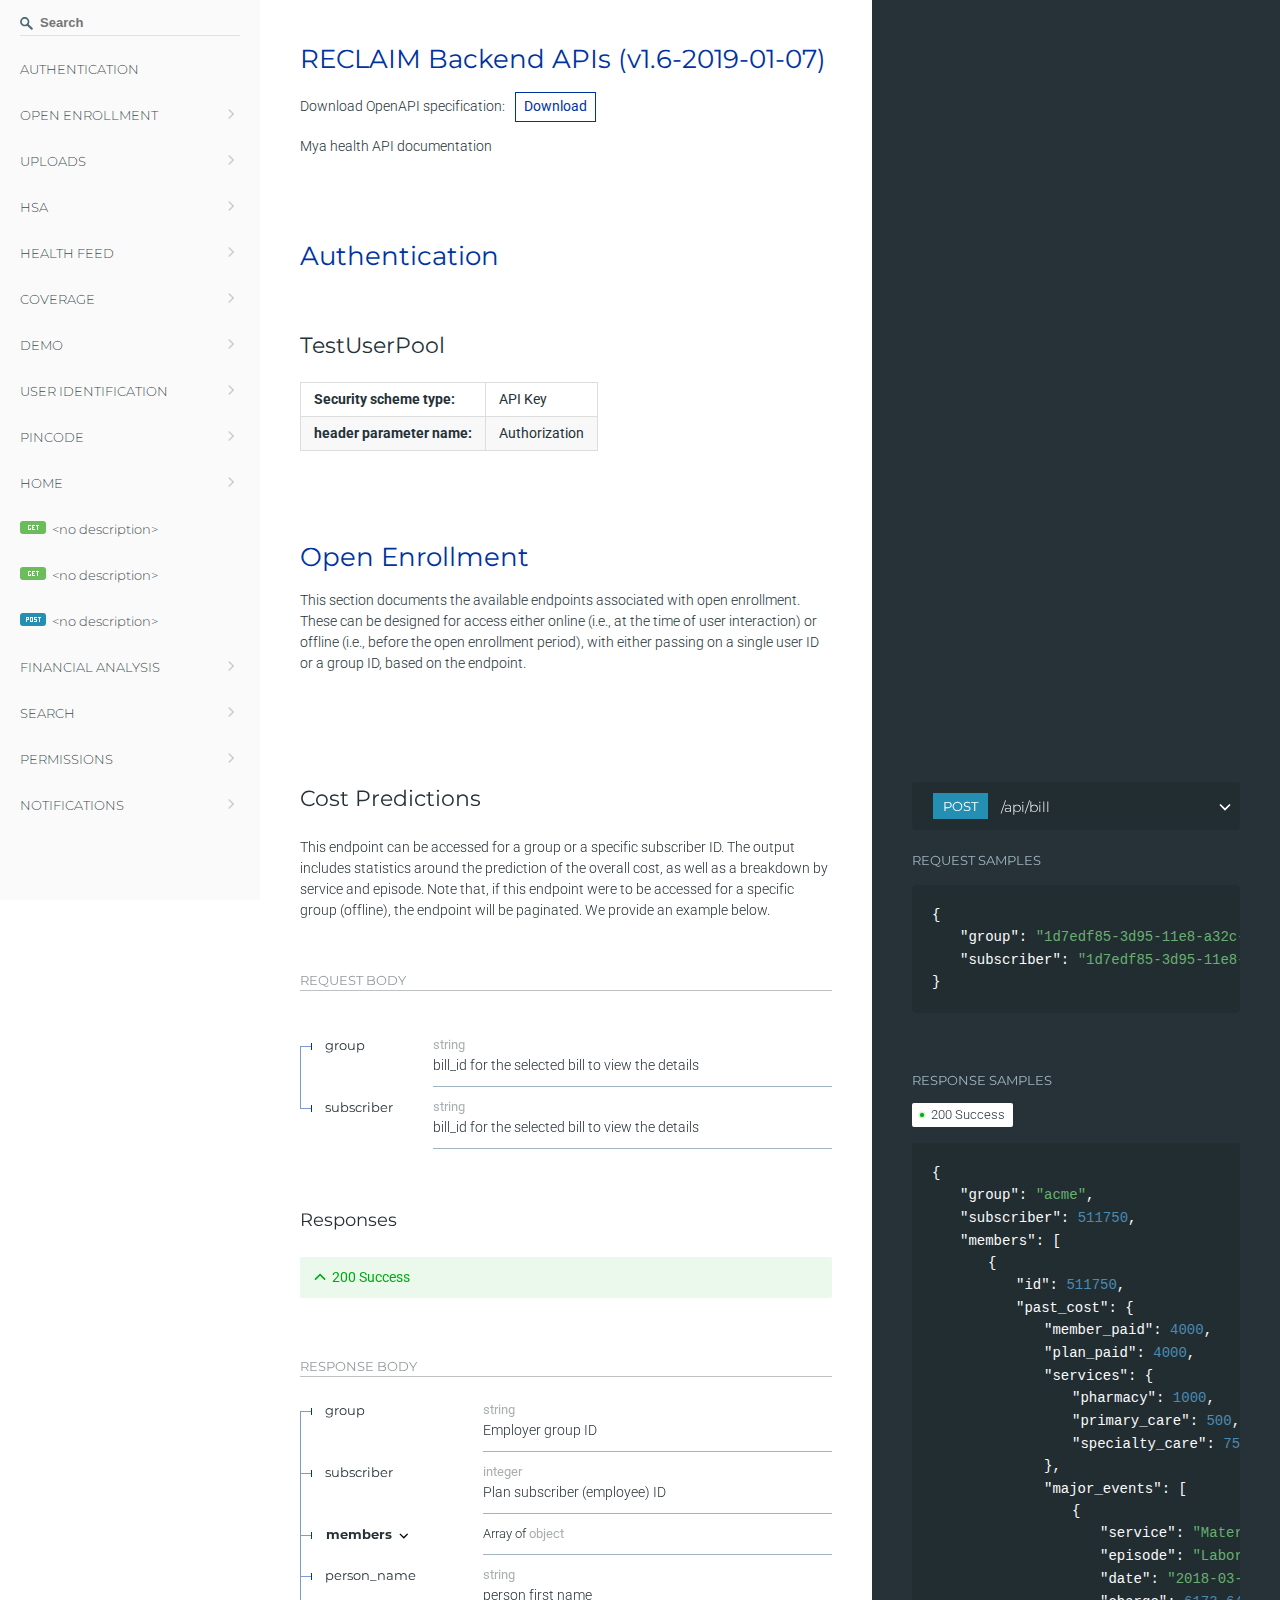
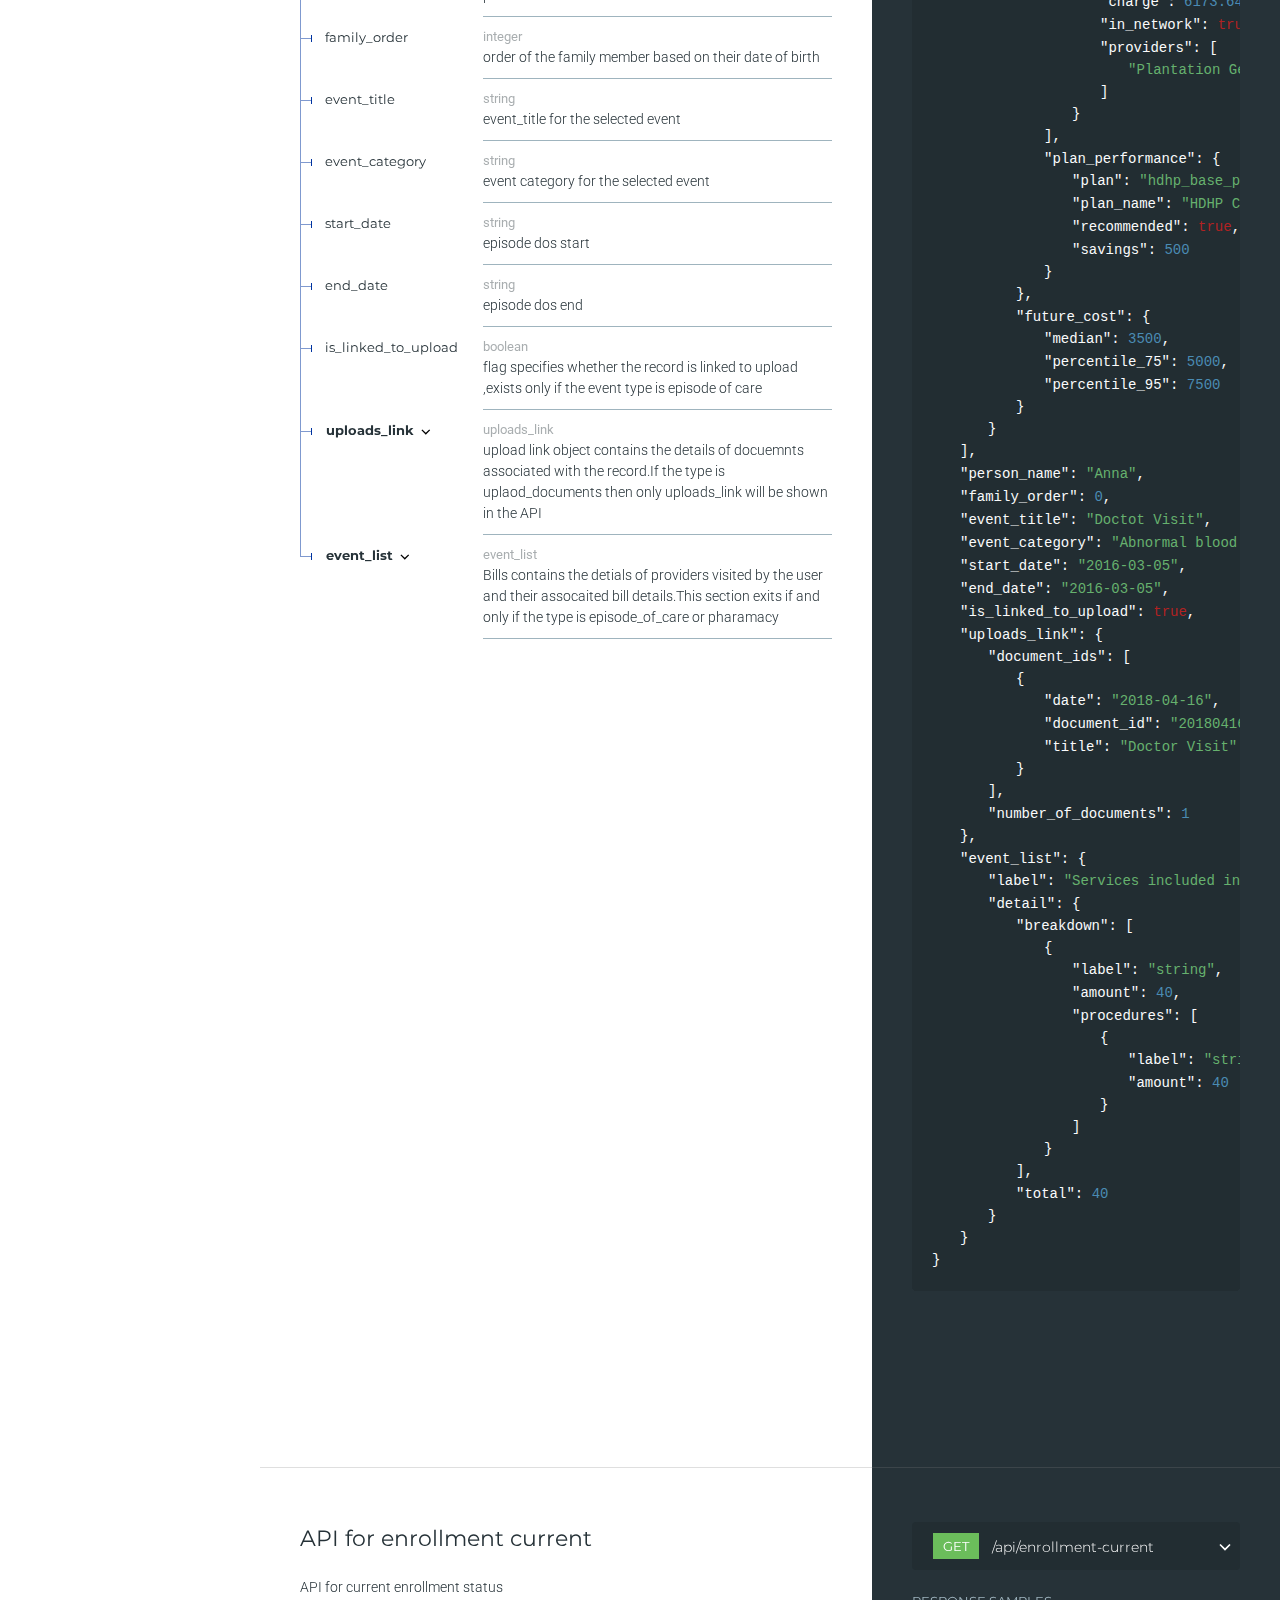
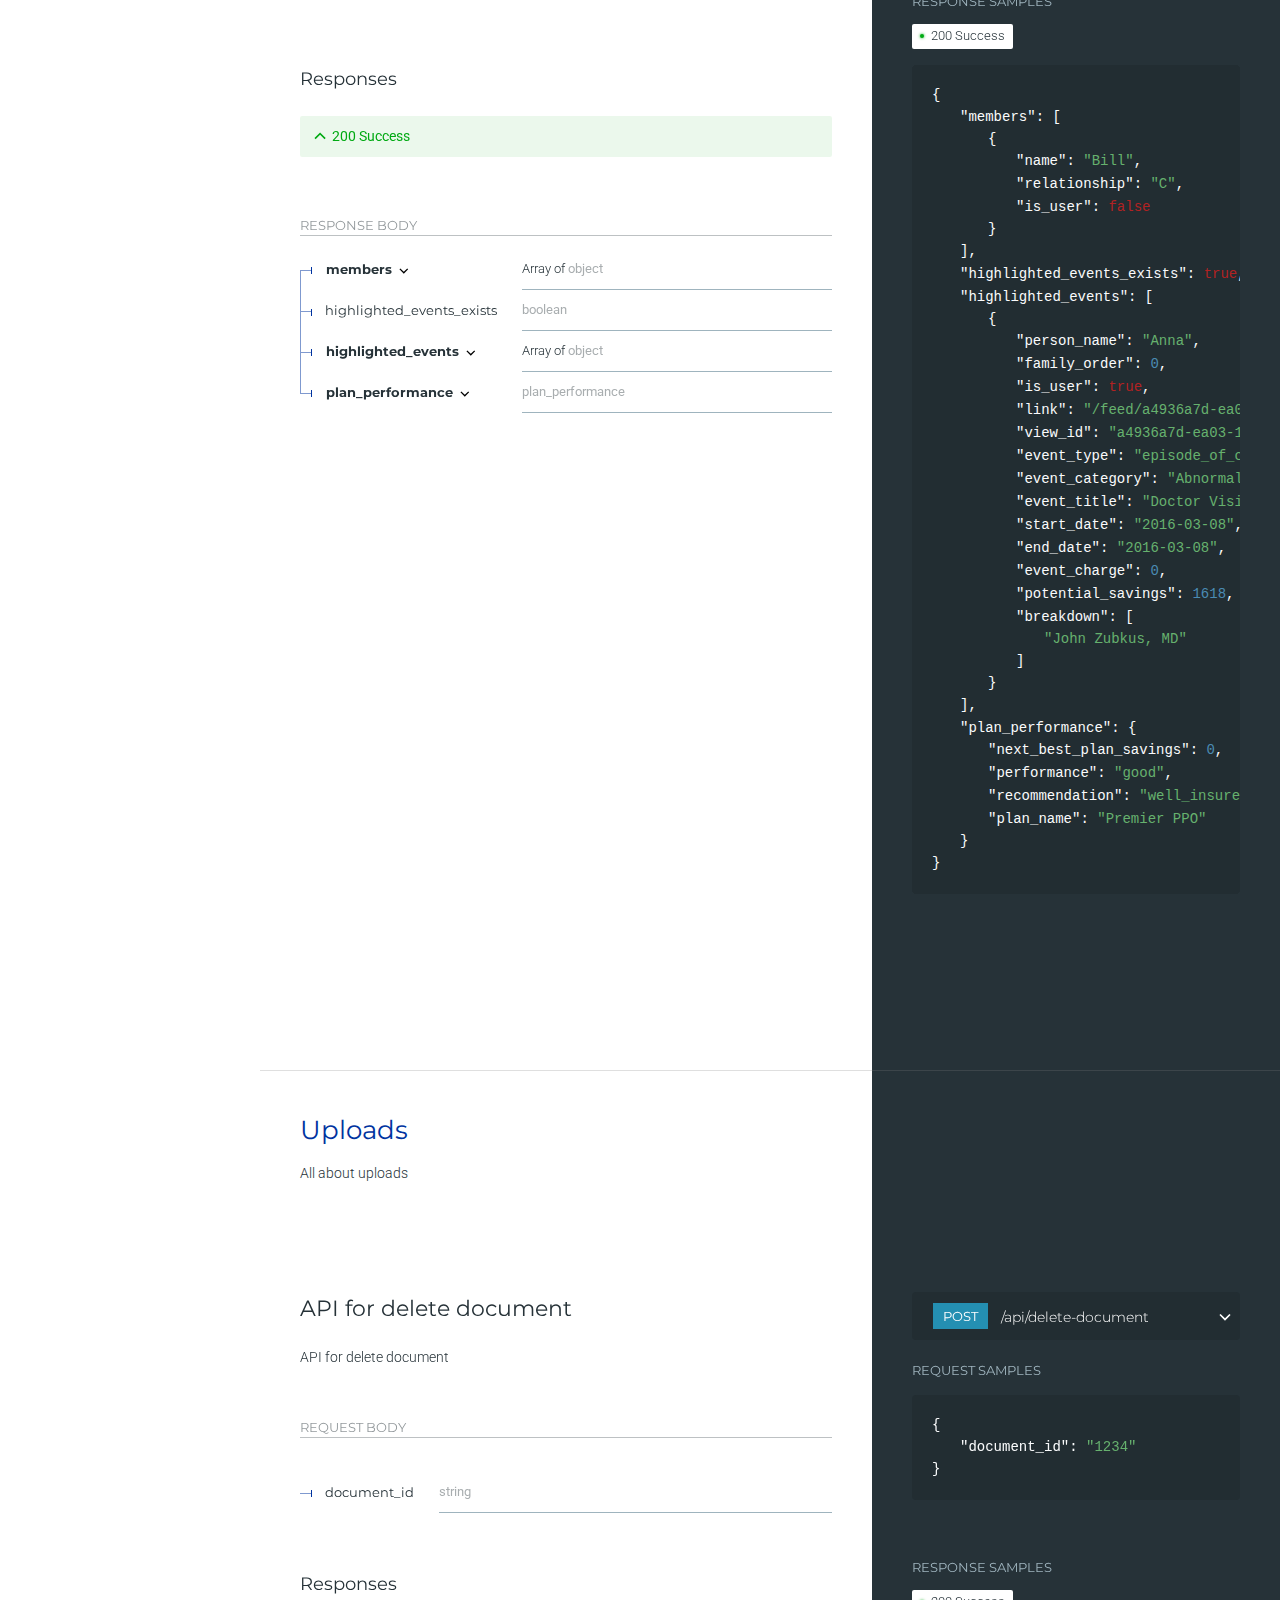
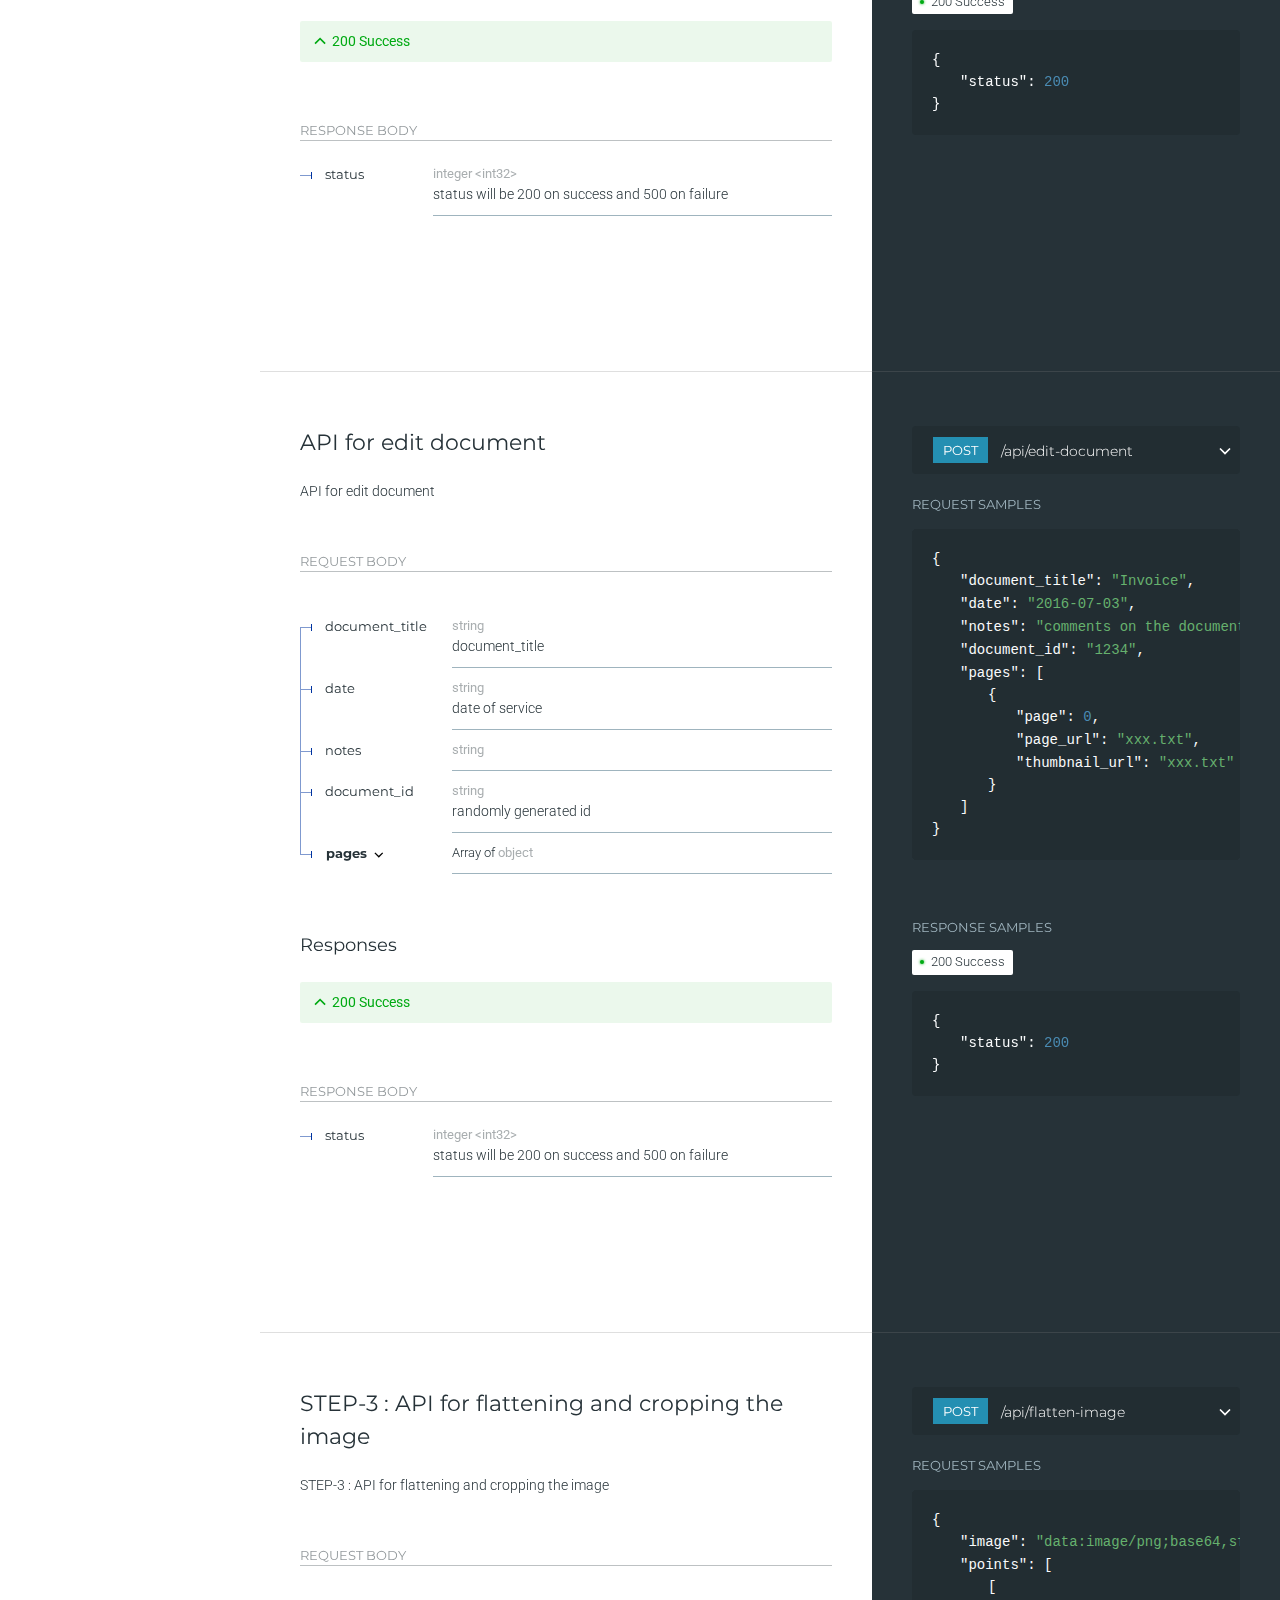
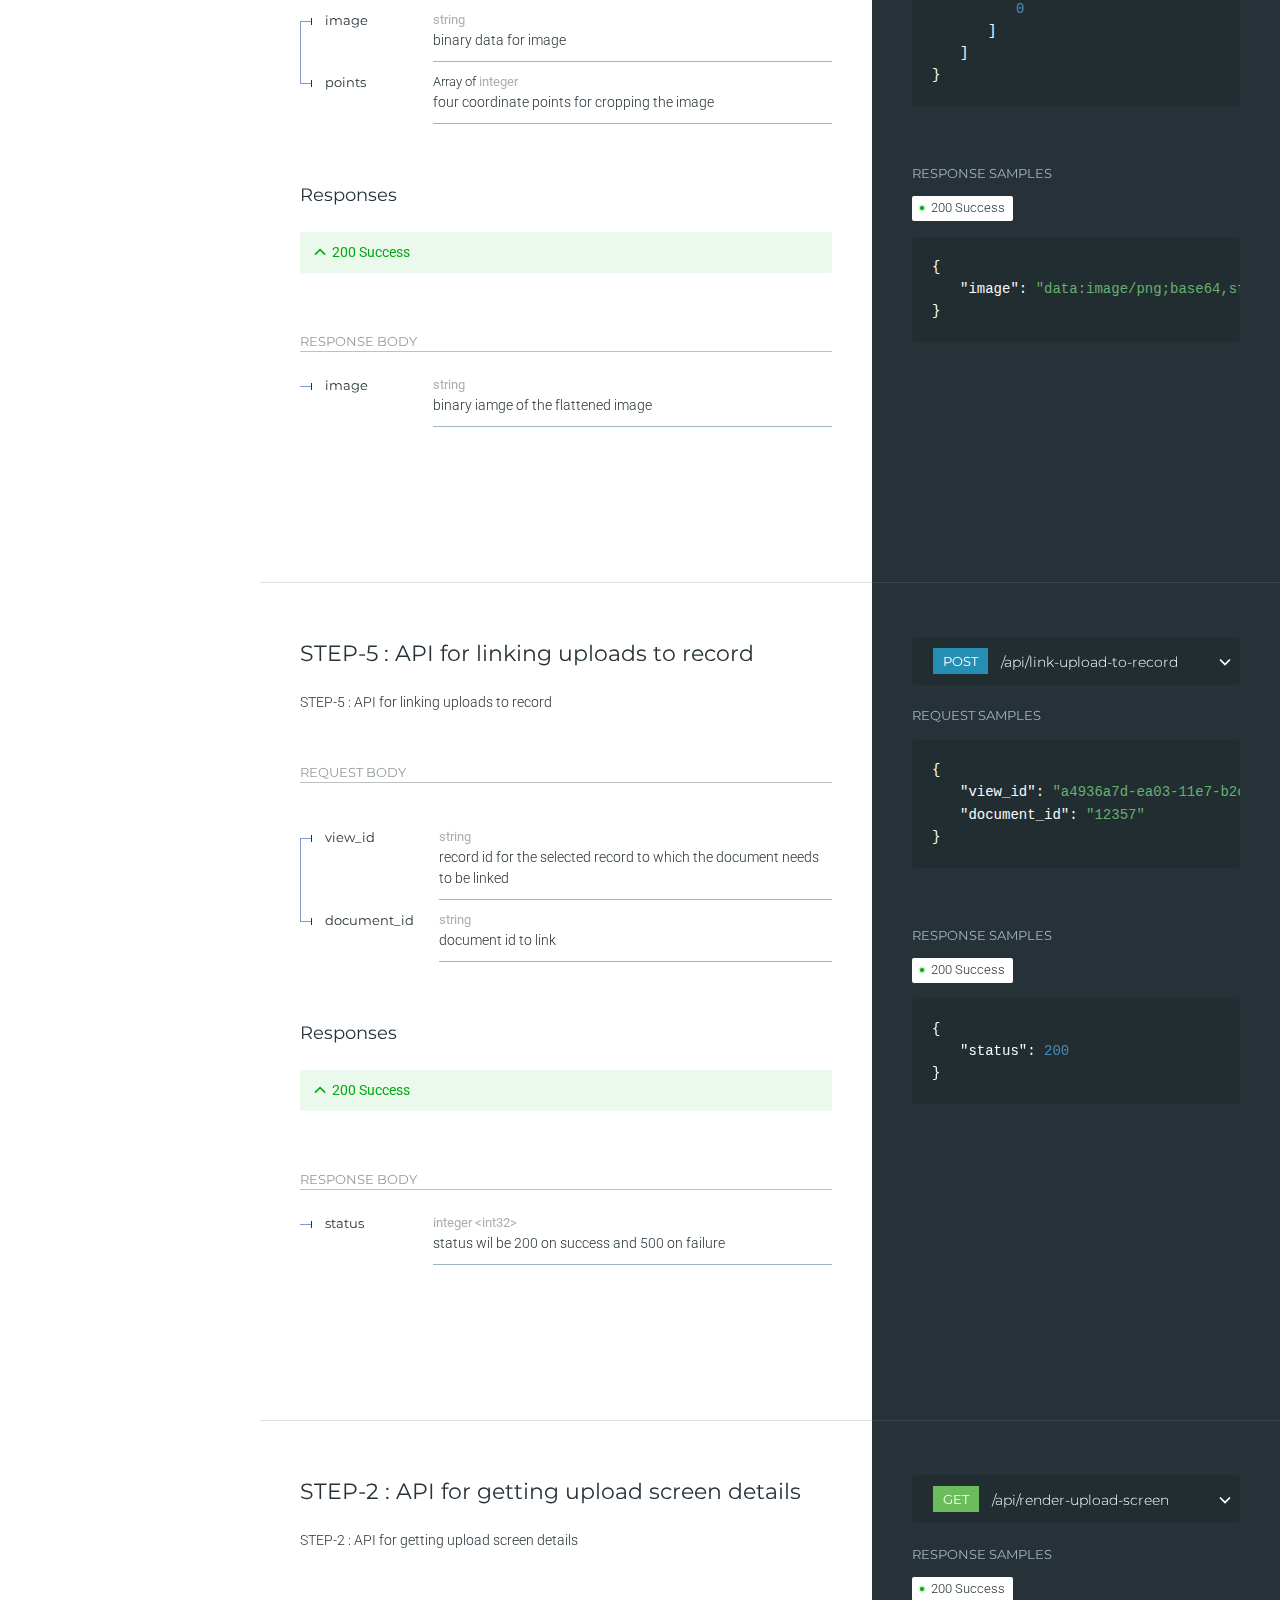
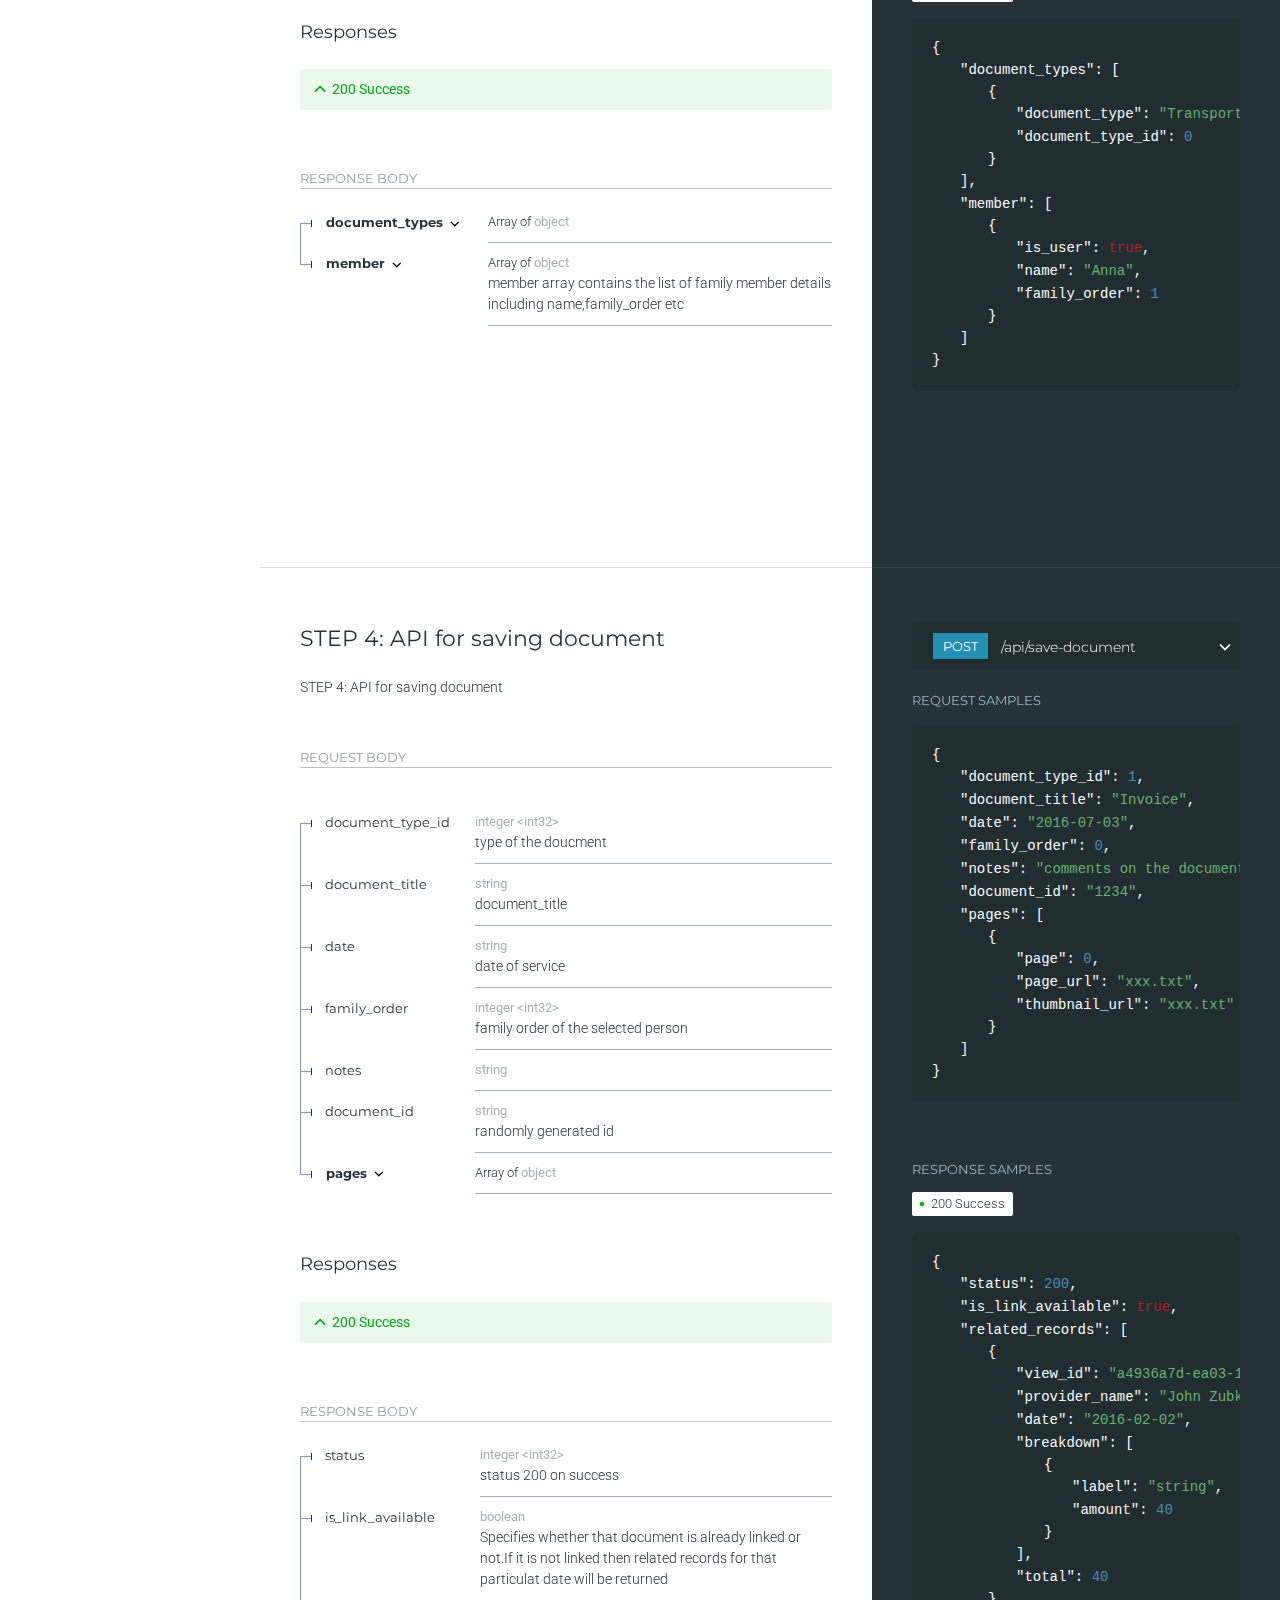
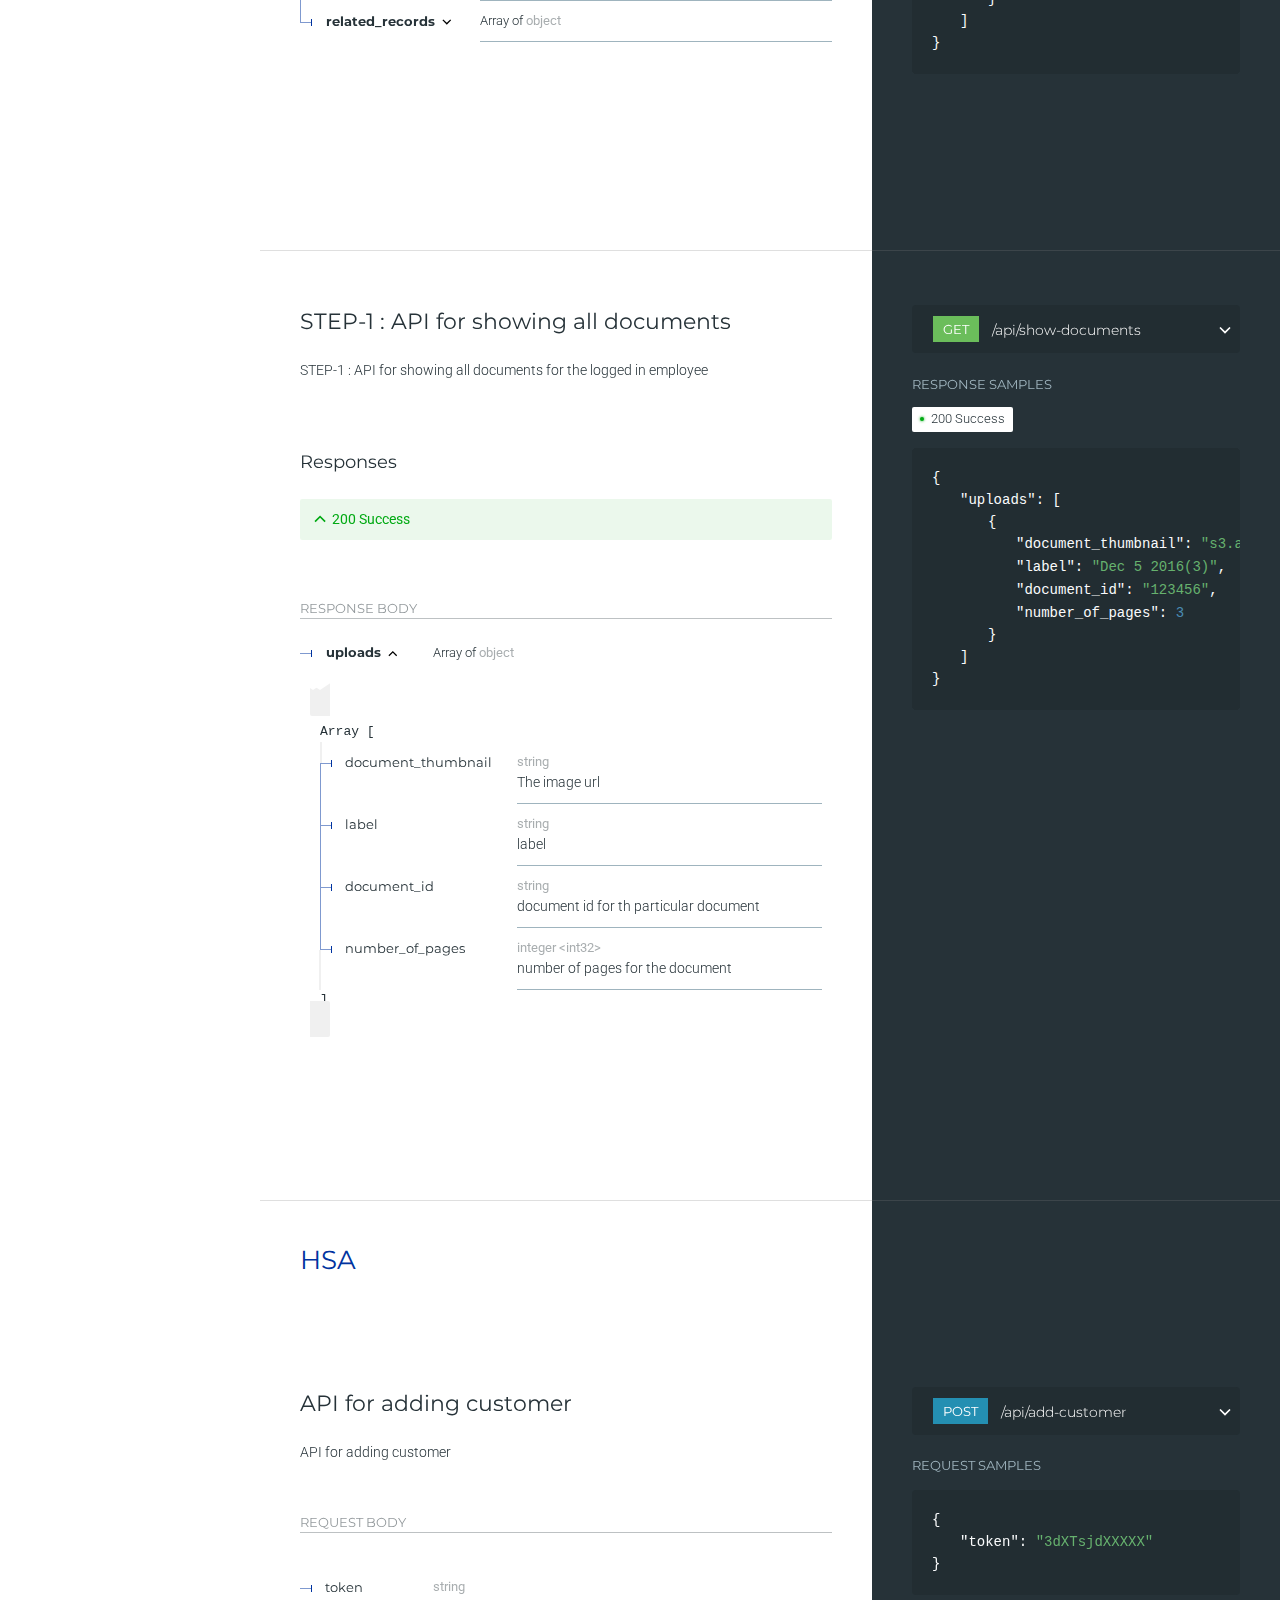
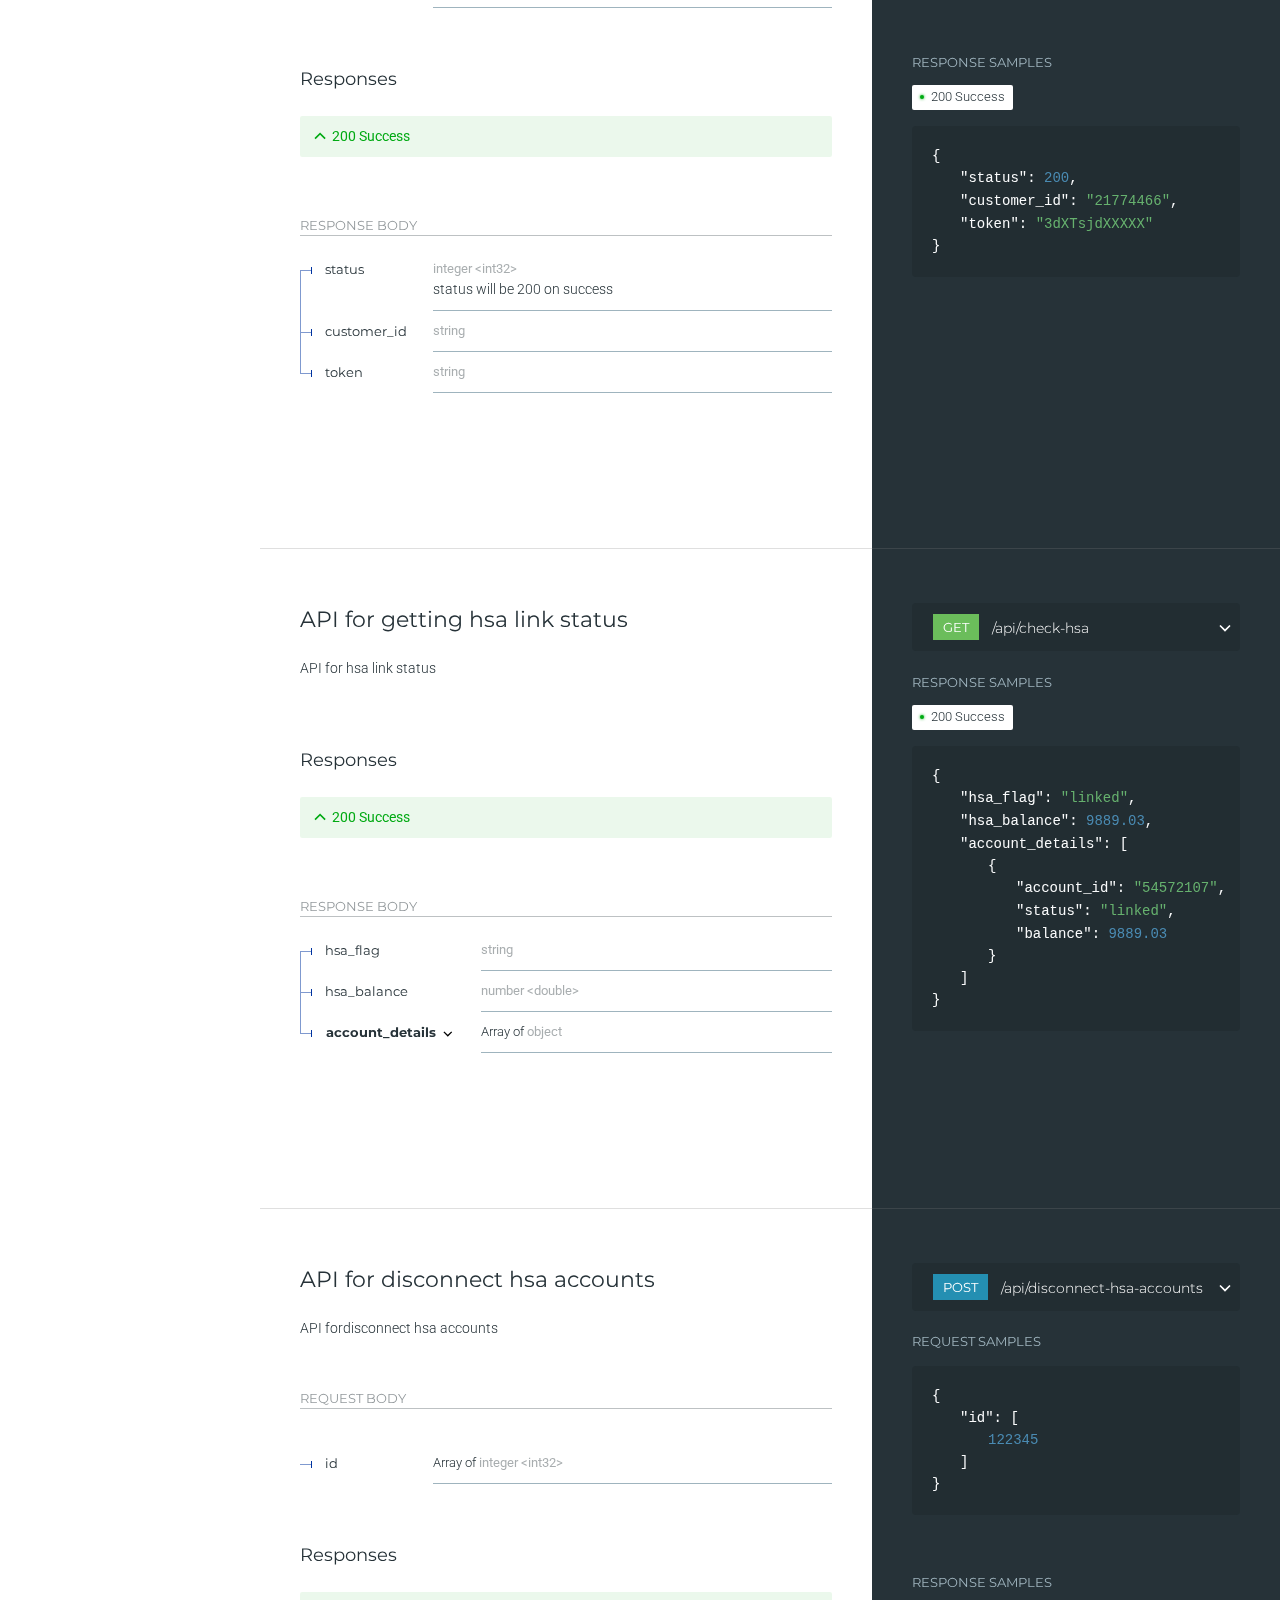
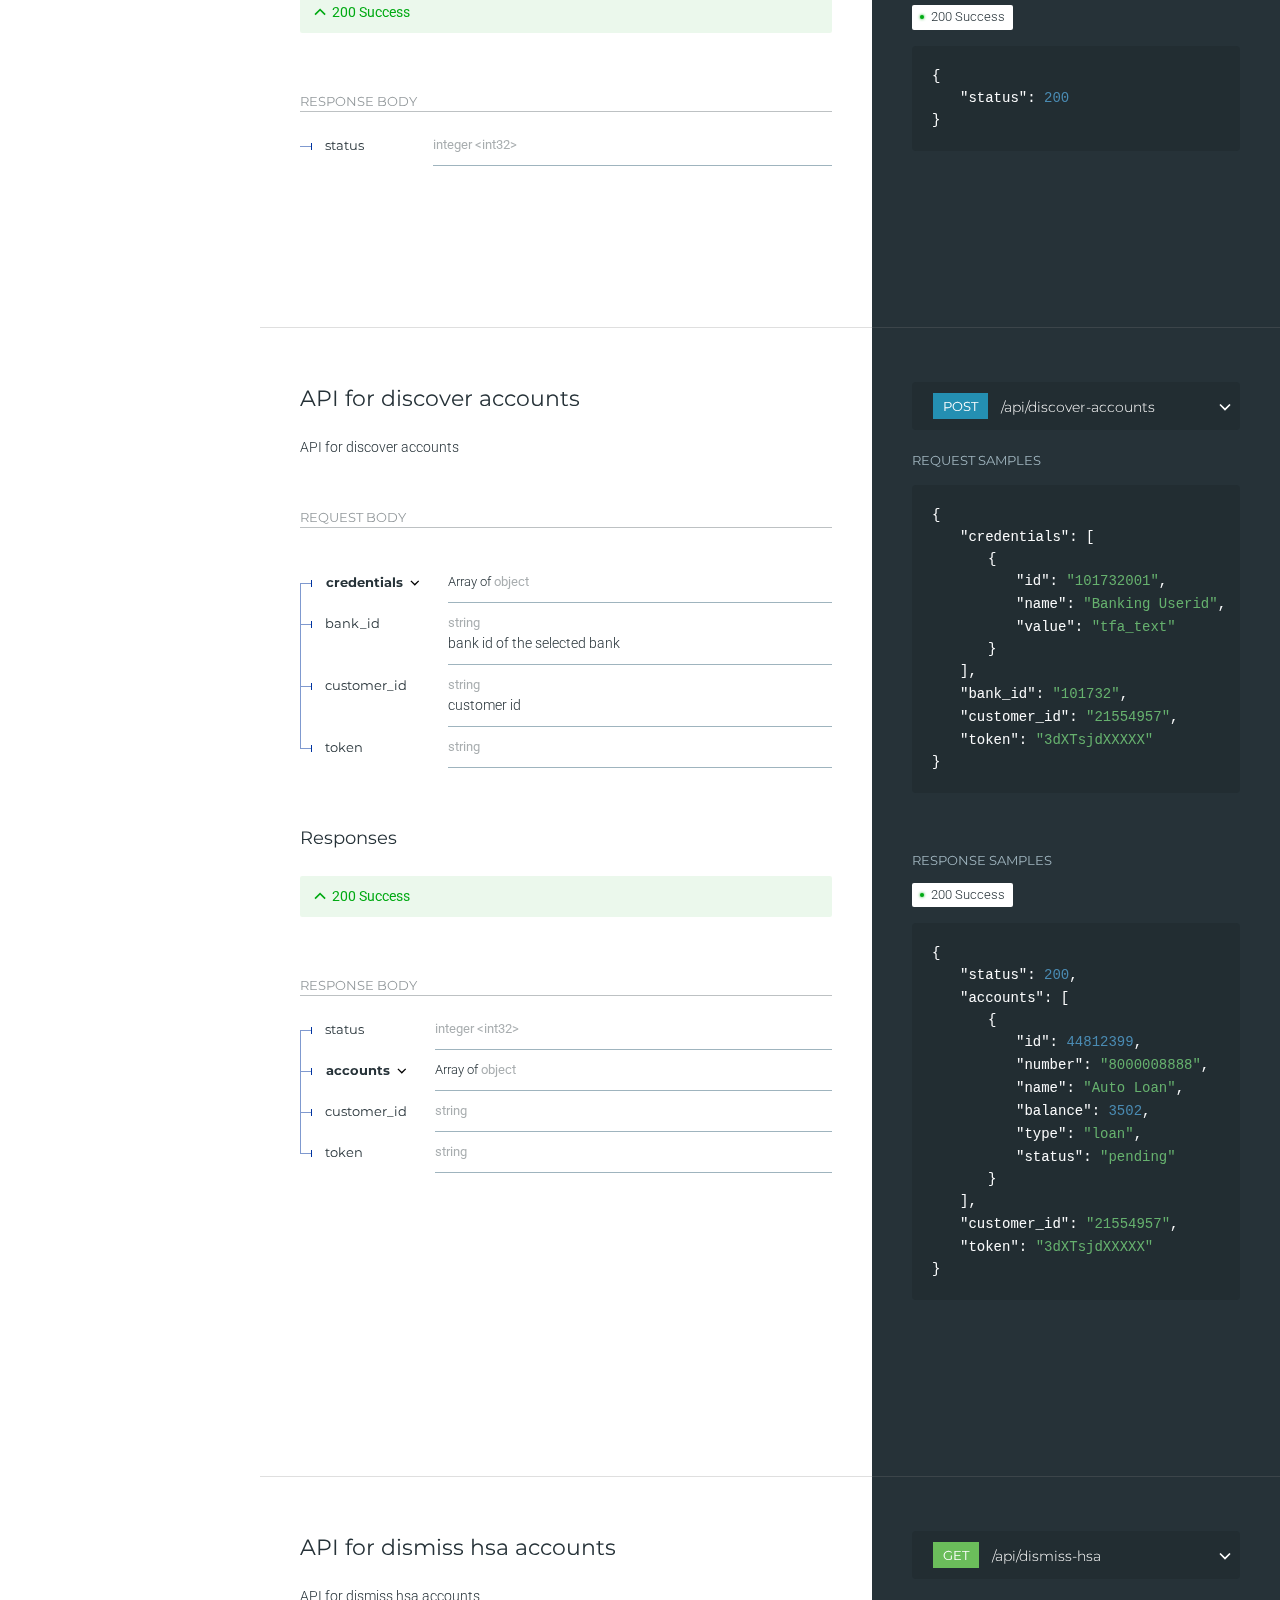
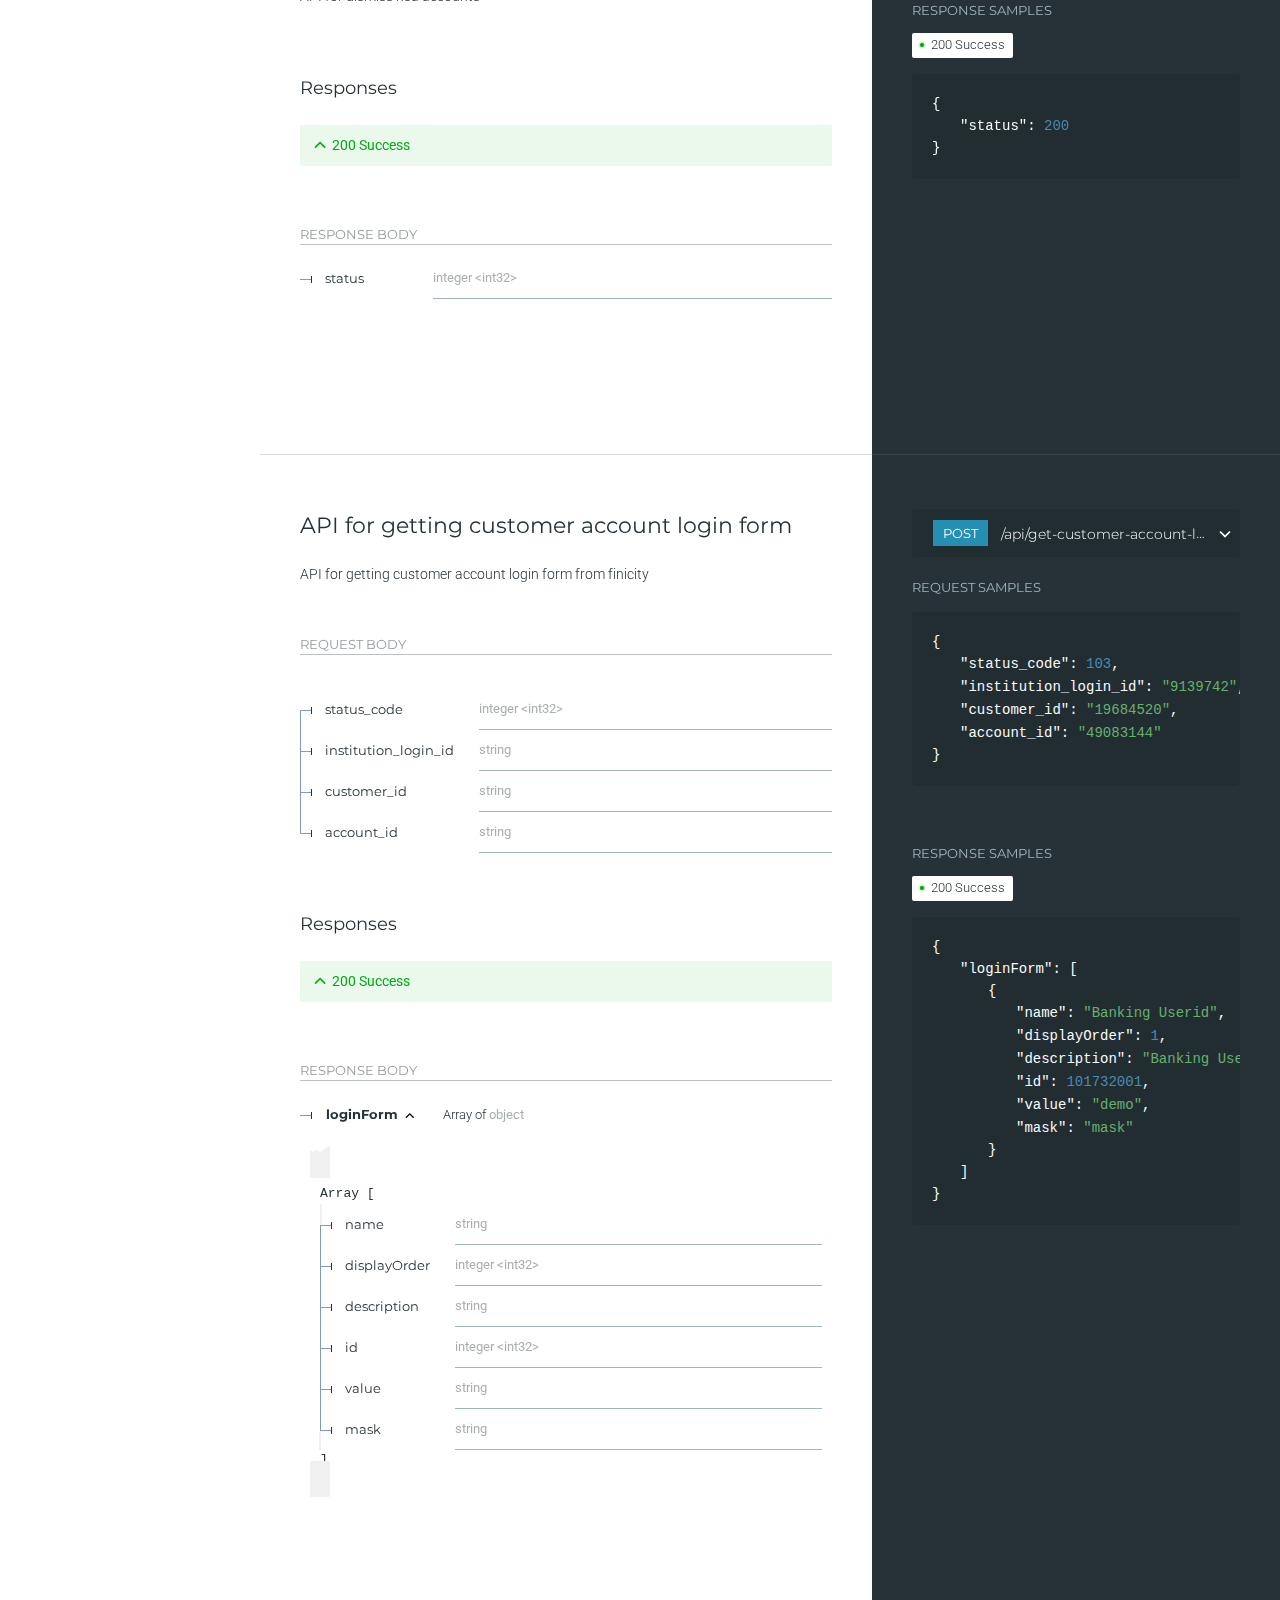
==== index.html @ 06e1d89d "Add files via upload" ====
<!DOCTYPE html>
<html>
  <head>
    <title> MyA Health API Documentation </title>
    <meta name="viewport" content="width=device-width, initial-scale=1">
    <style>
      body {
        margin: 0;
        padding-top: 0px;
      }

      nav {
        position: fixed;
        top: 0;
        width: 100%;
        z-index: 100;
      }
    </style>
  </head>
  <body>

    <!-- Top navigation placeholder 
    <nav>
      <ul id="links_container">
      </ul>
    </nav>
    -->
 
   <!-- <redoc scroll-y-offset="body > nav" spec-url='mya-health-api-myahealthapi-swagger-apigateway.yaml' lazy-rendering untrusted-spec></redoc>-->
  <redoc expand-responses="200"> </redoc>
     
 <redoc scroll-y-offset="body > nav"></redoc>
	<redoc spec-url="mya-health-api-myahealthapi-swagger-apigateway.yaml" lazy-rendering ></redoc>
	

   <!--<script src="https://rebilly.github.io/ReDoc/releases/v1.x.x/redoc.min.js"> </script>-->
   <!--<script src="https://rebilly.github.io/ReDoc/releases/v1.2.0/redoc.min.js"> </script>--> 
   <!--<script src="https://rebilly.github.io/ReDoc/releases/latest/redoc.min.js"> </script> -->
	<script src="redoc1.js"> </script>
    <script>
      // list of APIS
      var apis = [
        {
          //url: 'https://daxex1shlf4li.cloudfront.net/mya-health-api-myahealthapi-swagger-apigateway.yaml'
            url: 'mya-health-api-myahealthapi-swagger-apigateway.yaml'
        }
      ];

      // initially render first API
      Redoc.init(apis[0].url);

//      function onClick() {
//        var url = this.getAttribute('data-link');
//        Redoc.init(url);
//      }

      // dynamically building navigation items
      var $list = document.getElementById('links_container');
      apis.forEach(function(api) {
        var $listitem = document.createElement('li');
        $listitem.setAttribute('data-link', api.url);
        //$listitem.innerText = api.name;
        //$listitem.addEventListener('click', onClick);
        $list.appendChild($listitem);
      });
    </script>
  </body>
</html>
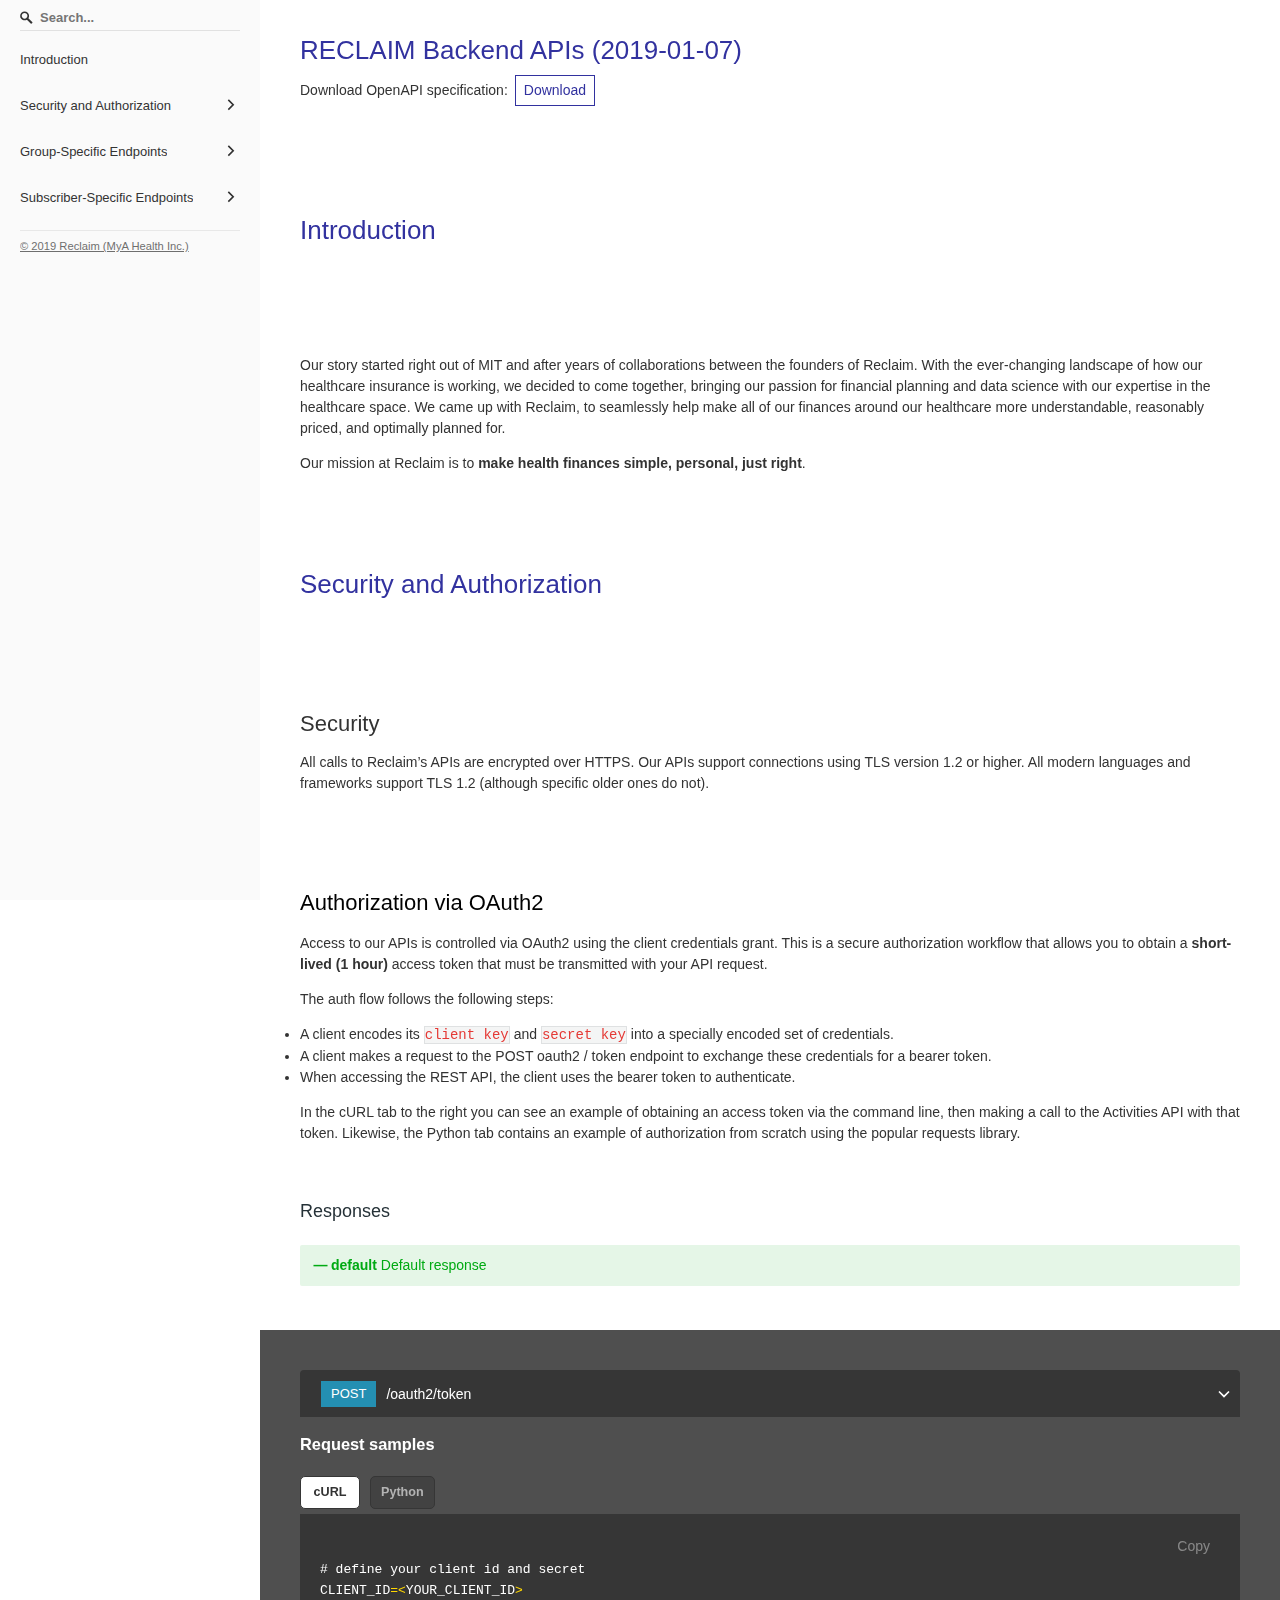
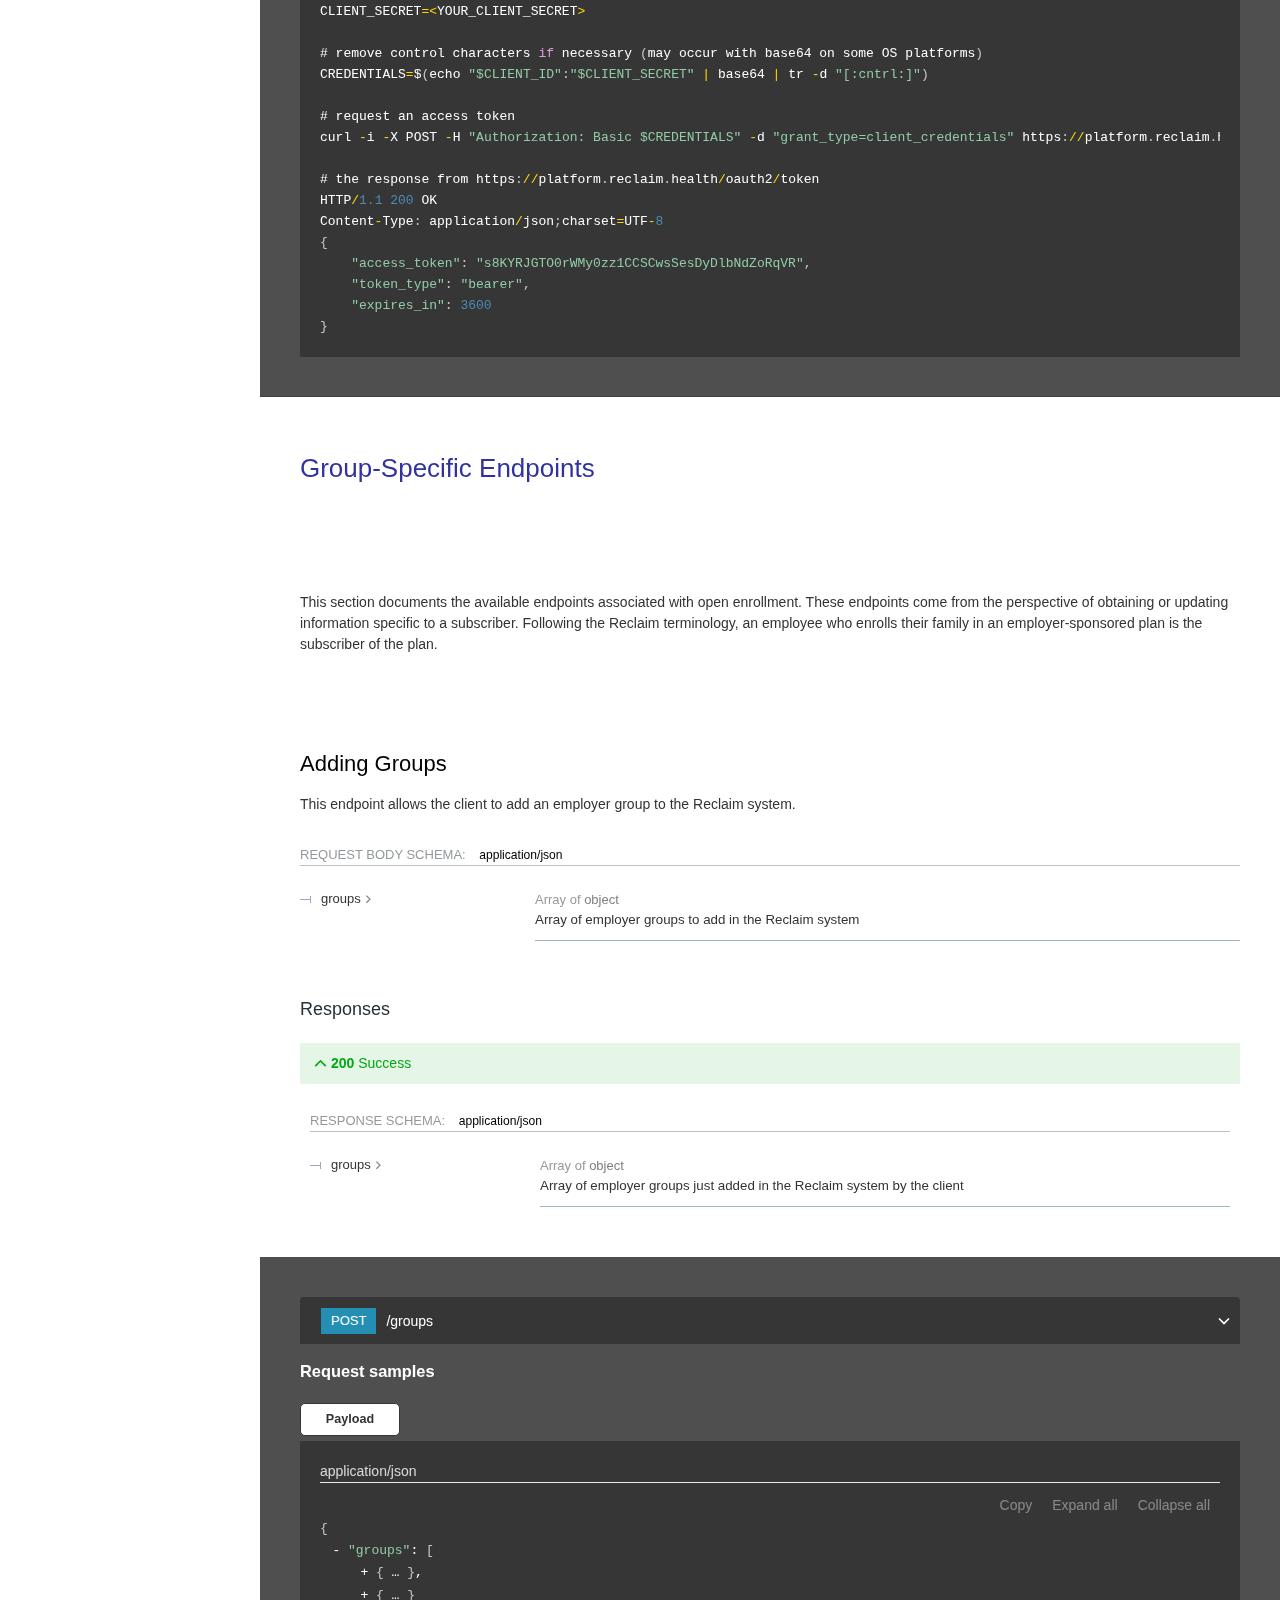
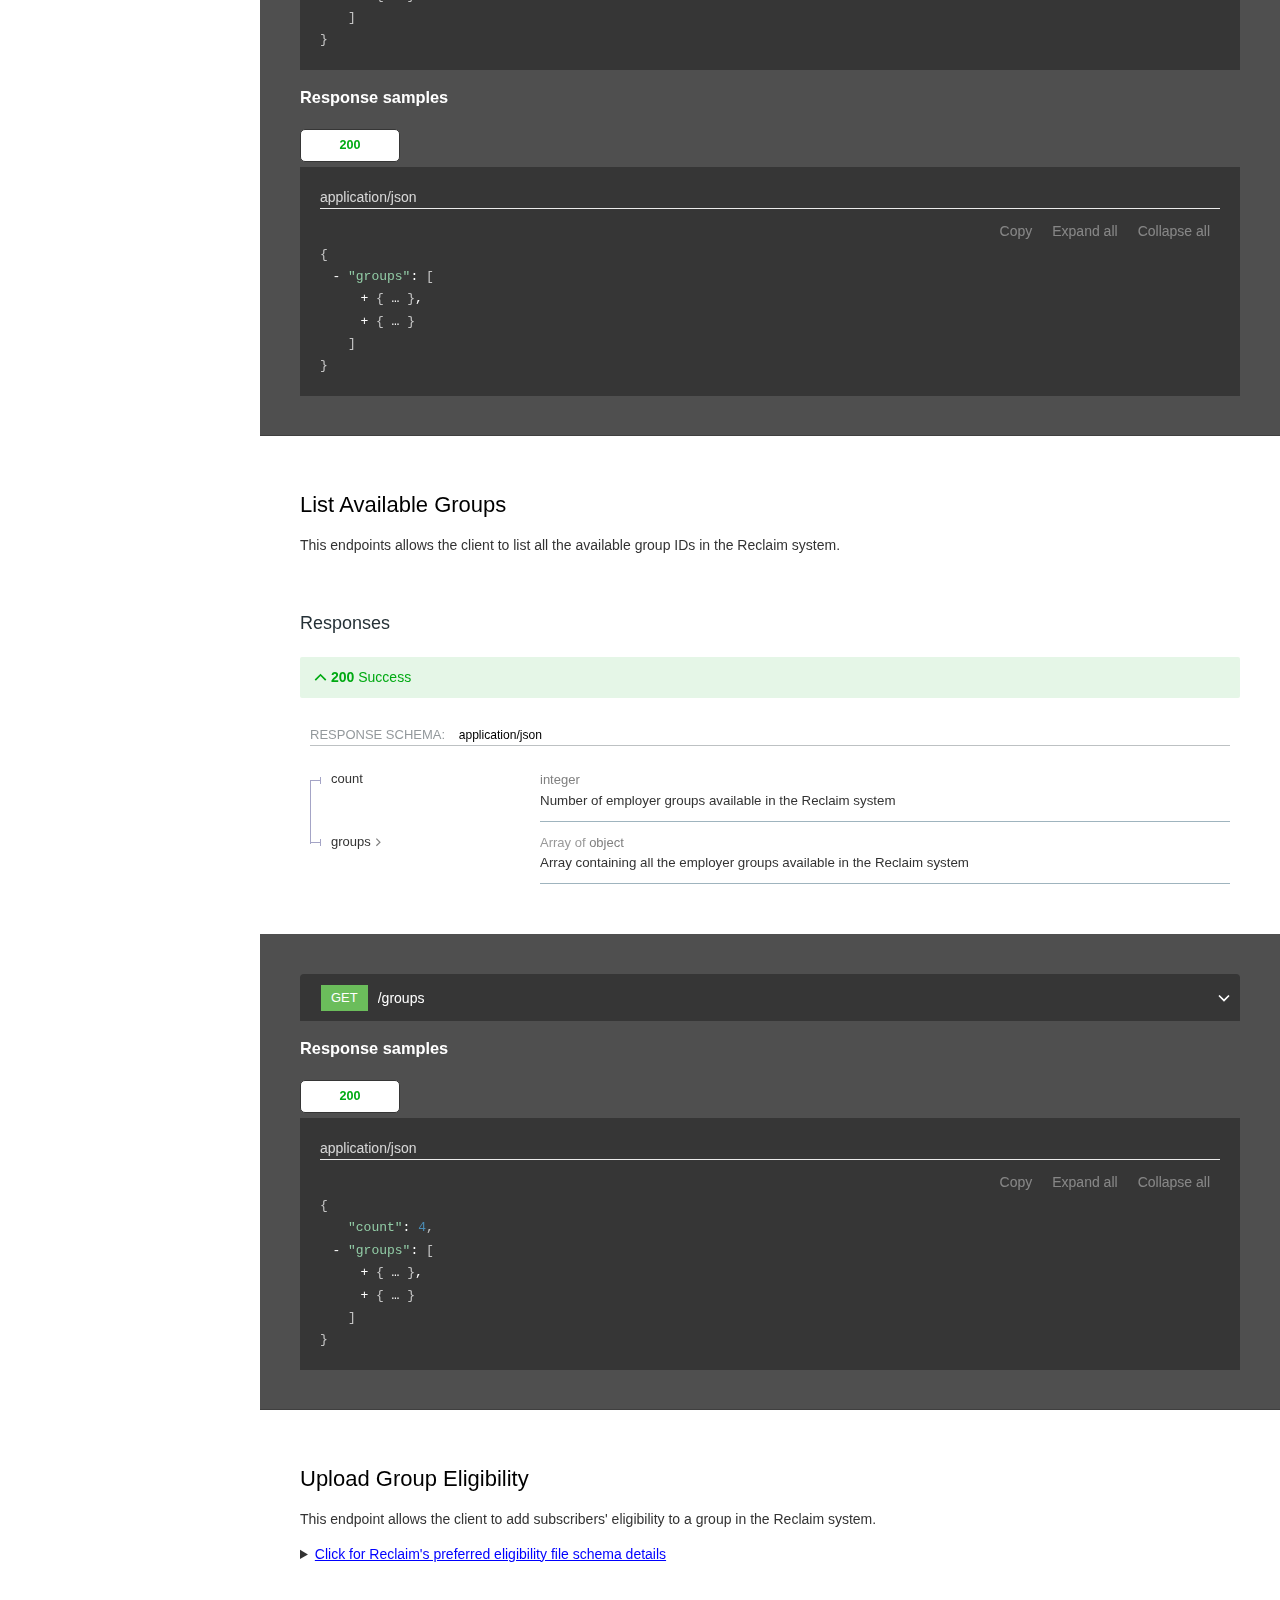
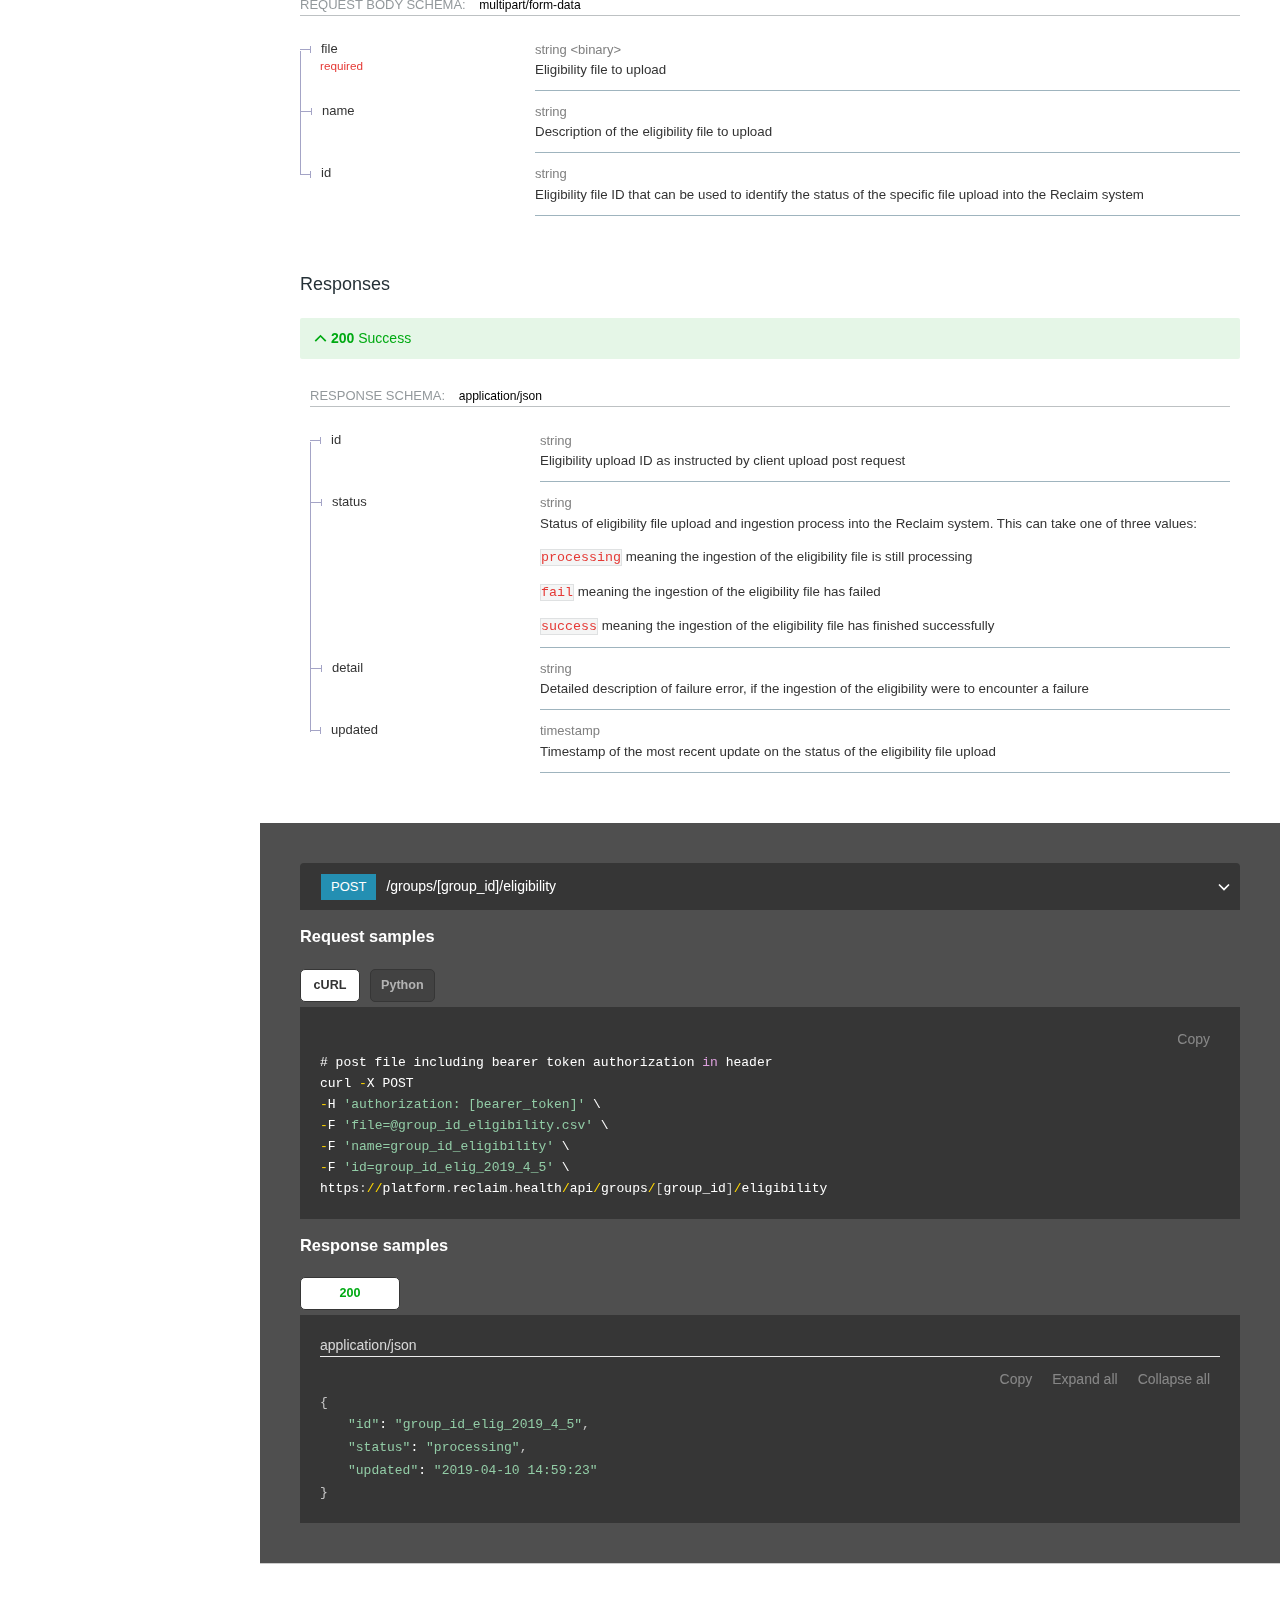
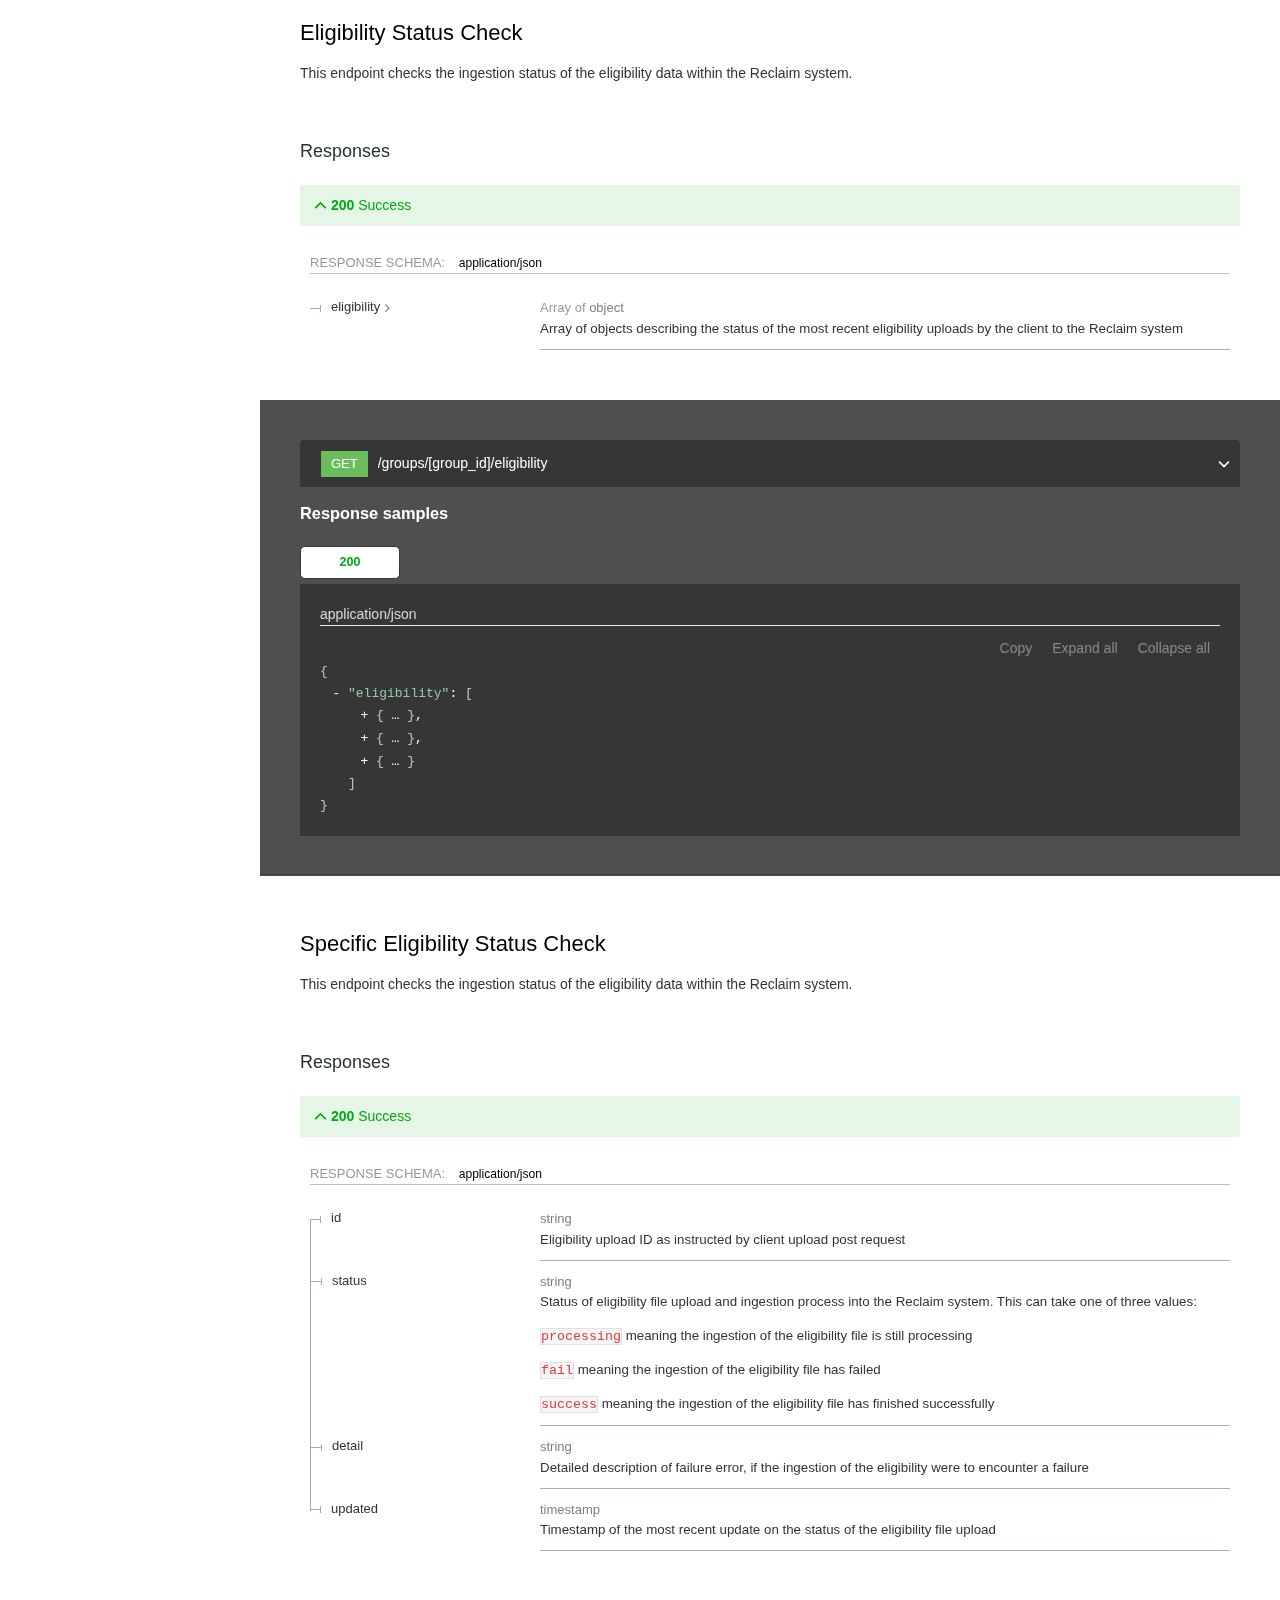
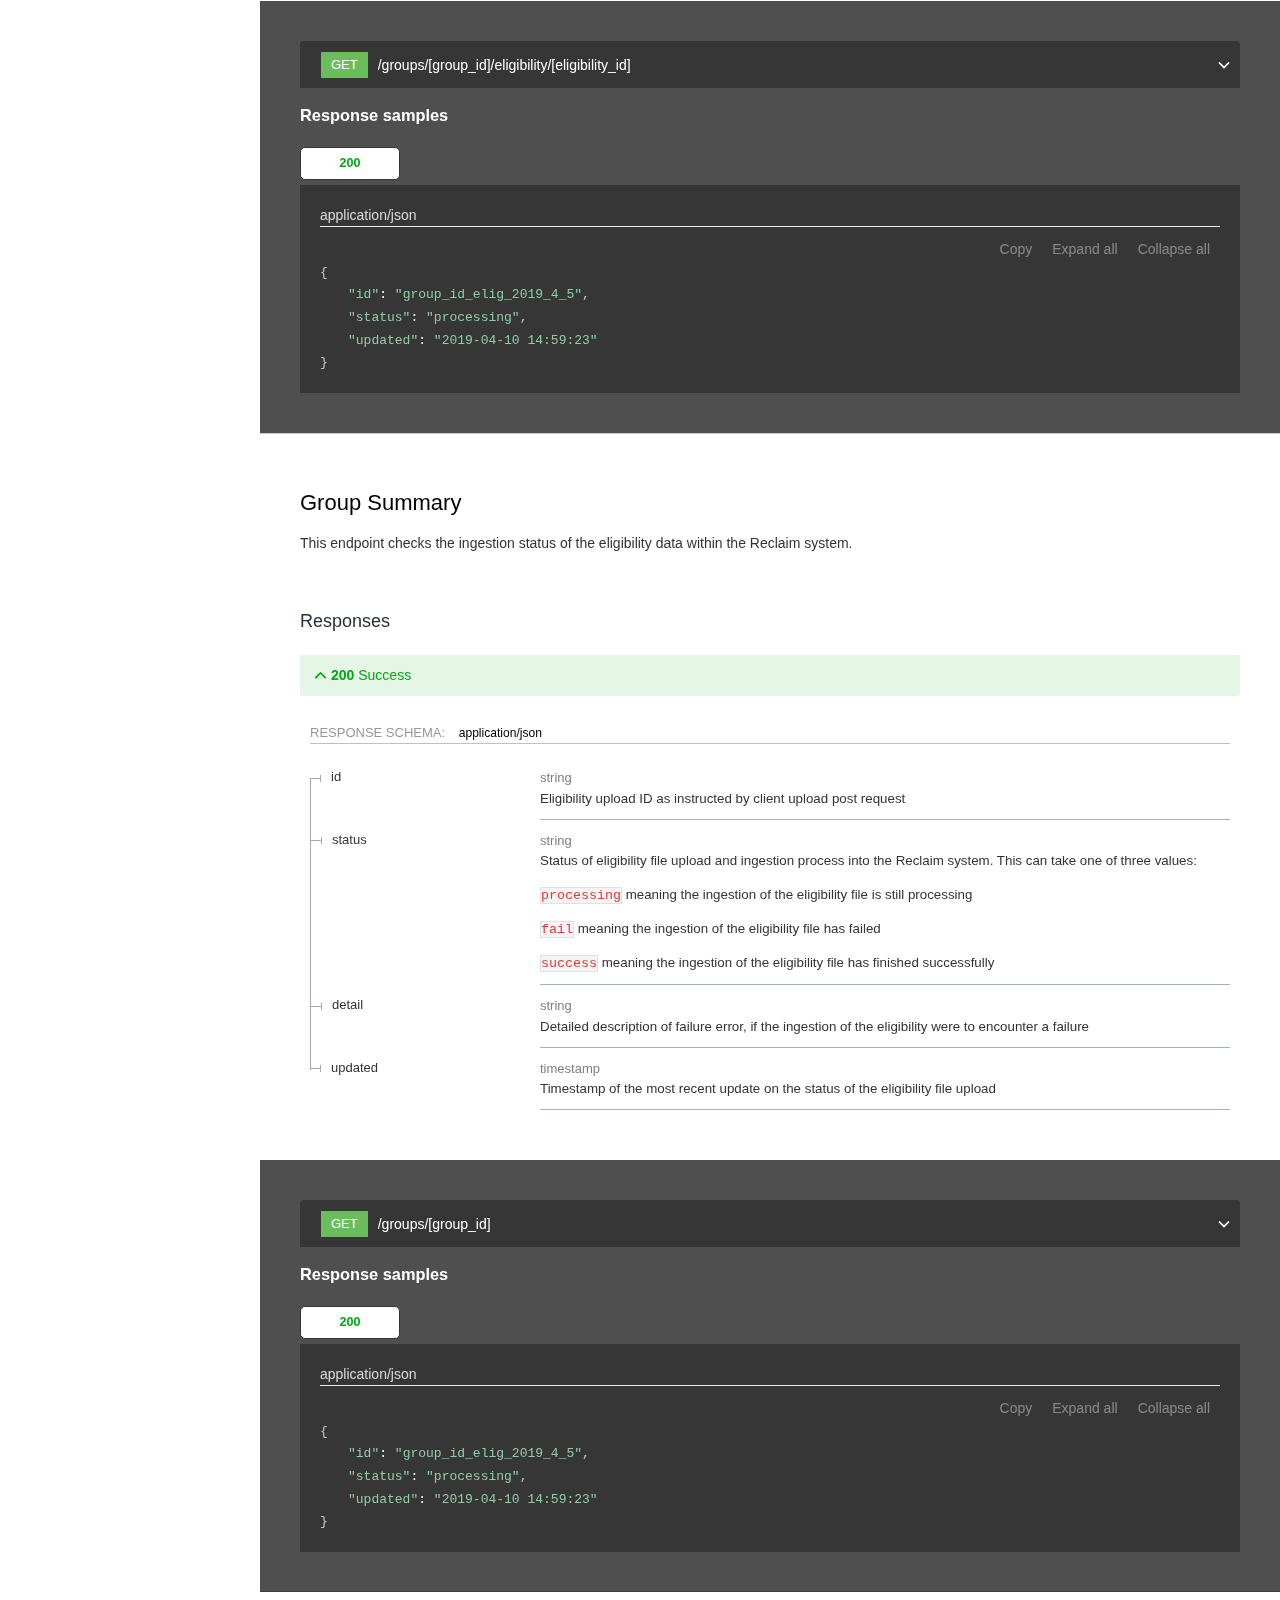
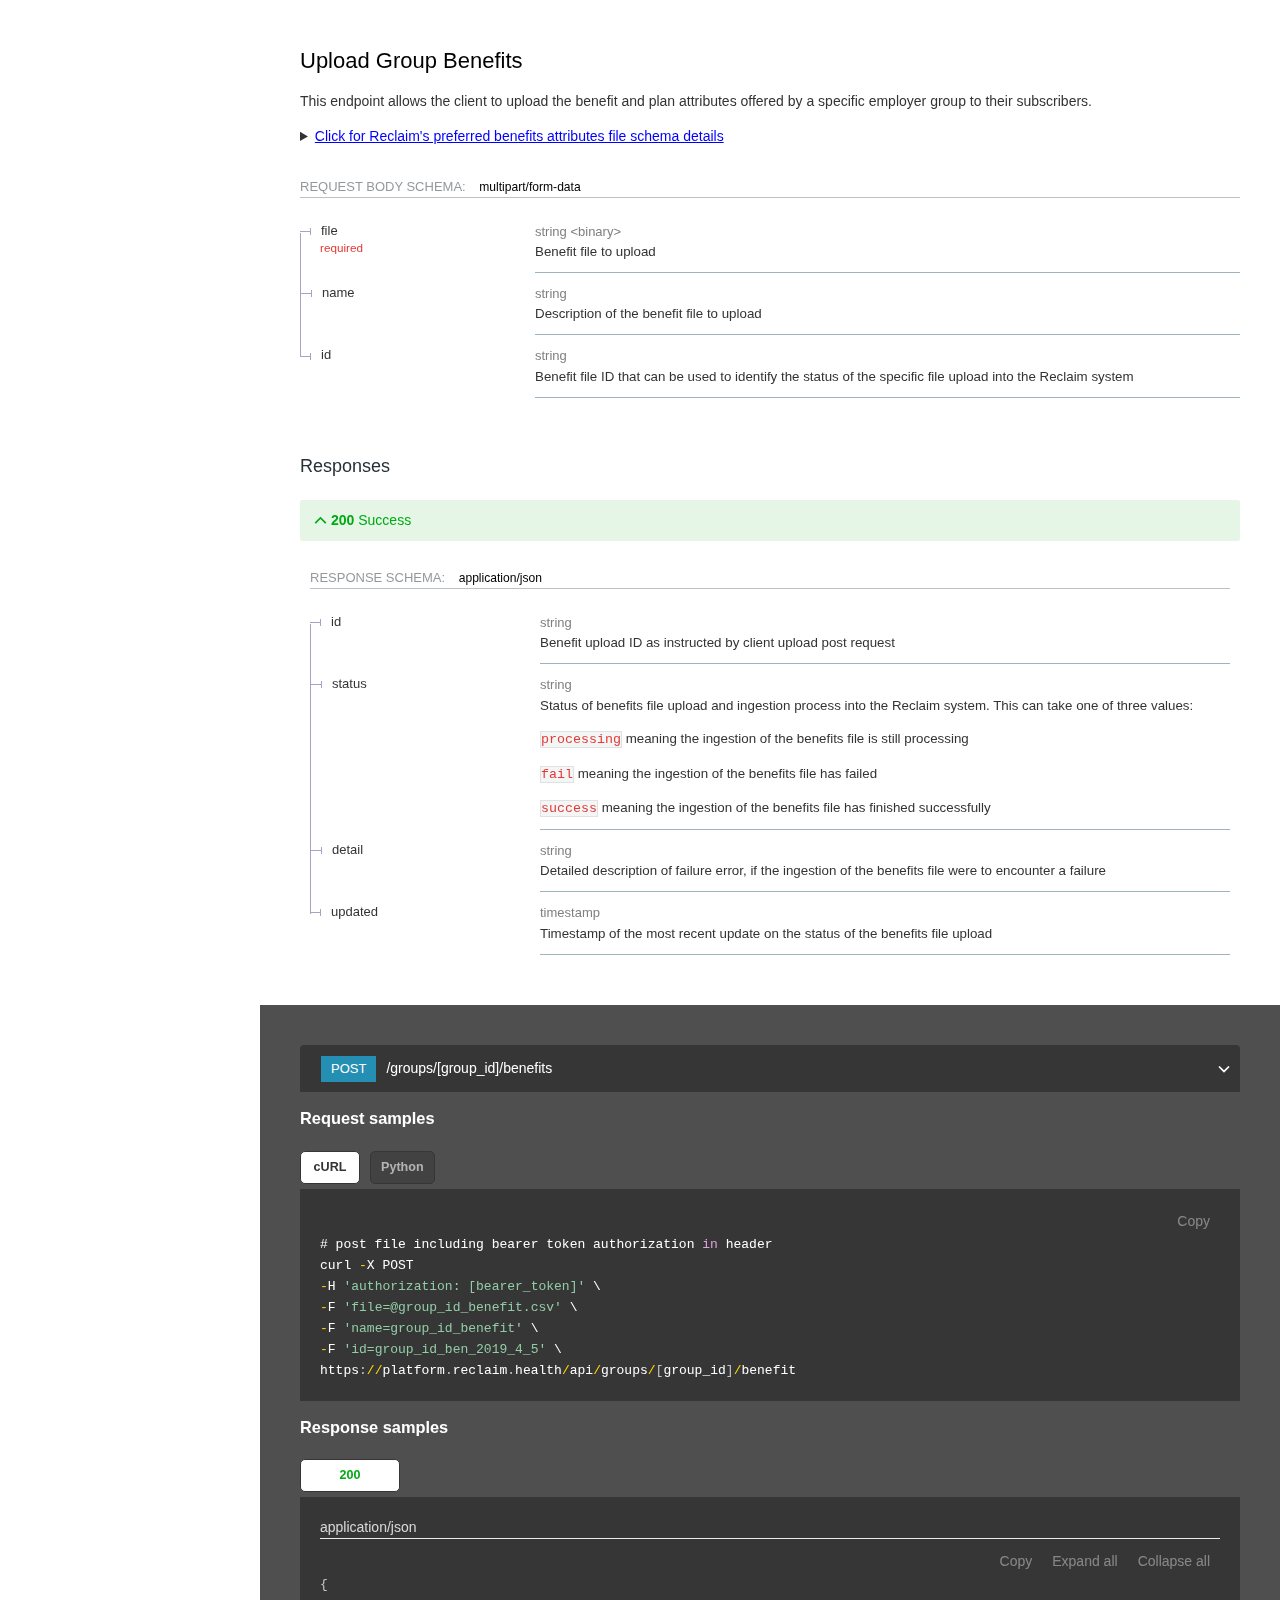
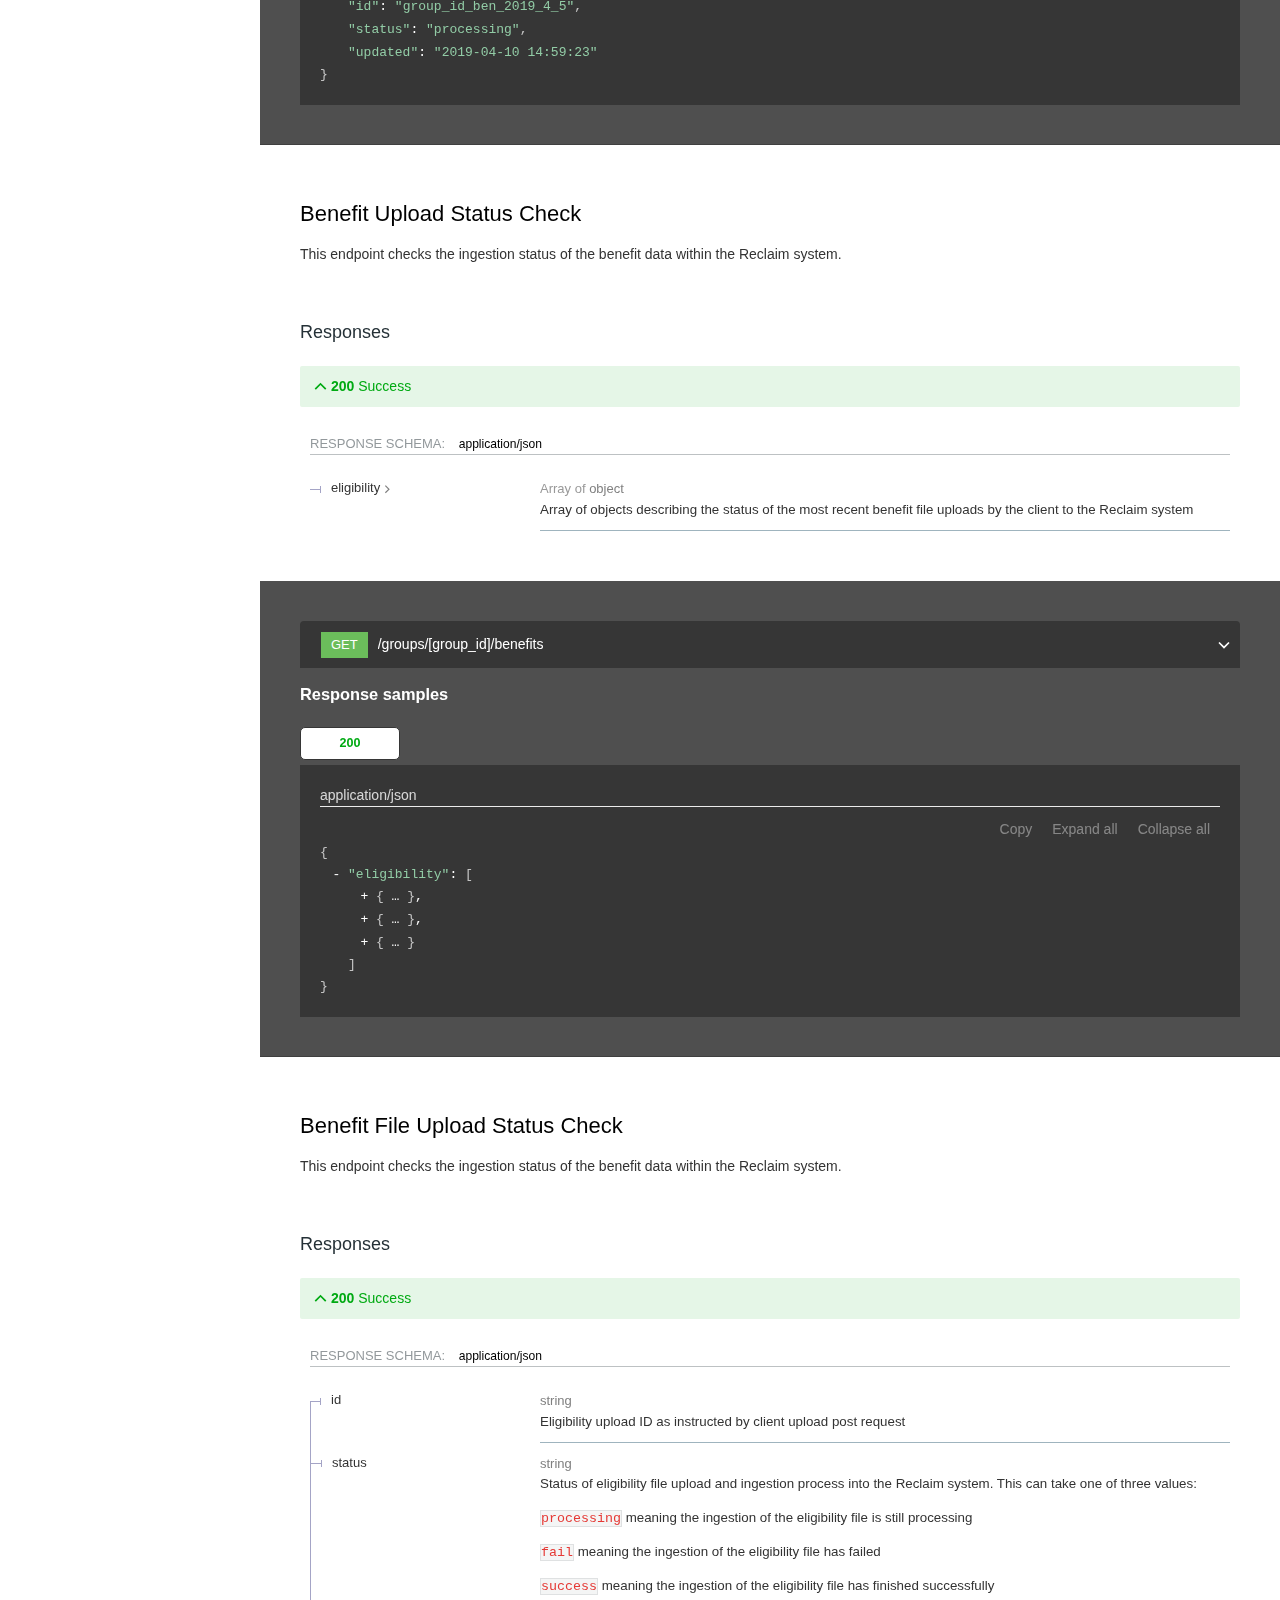
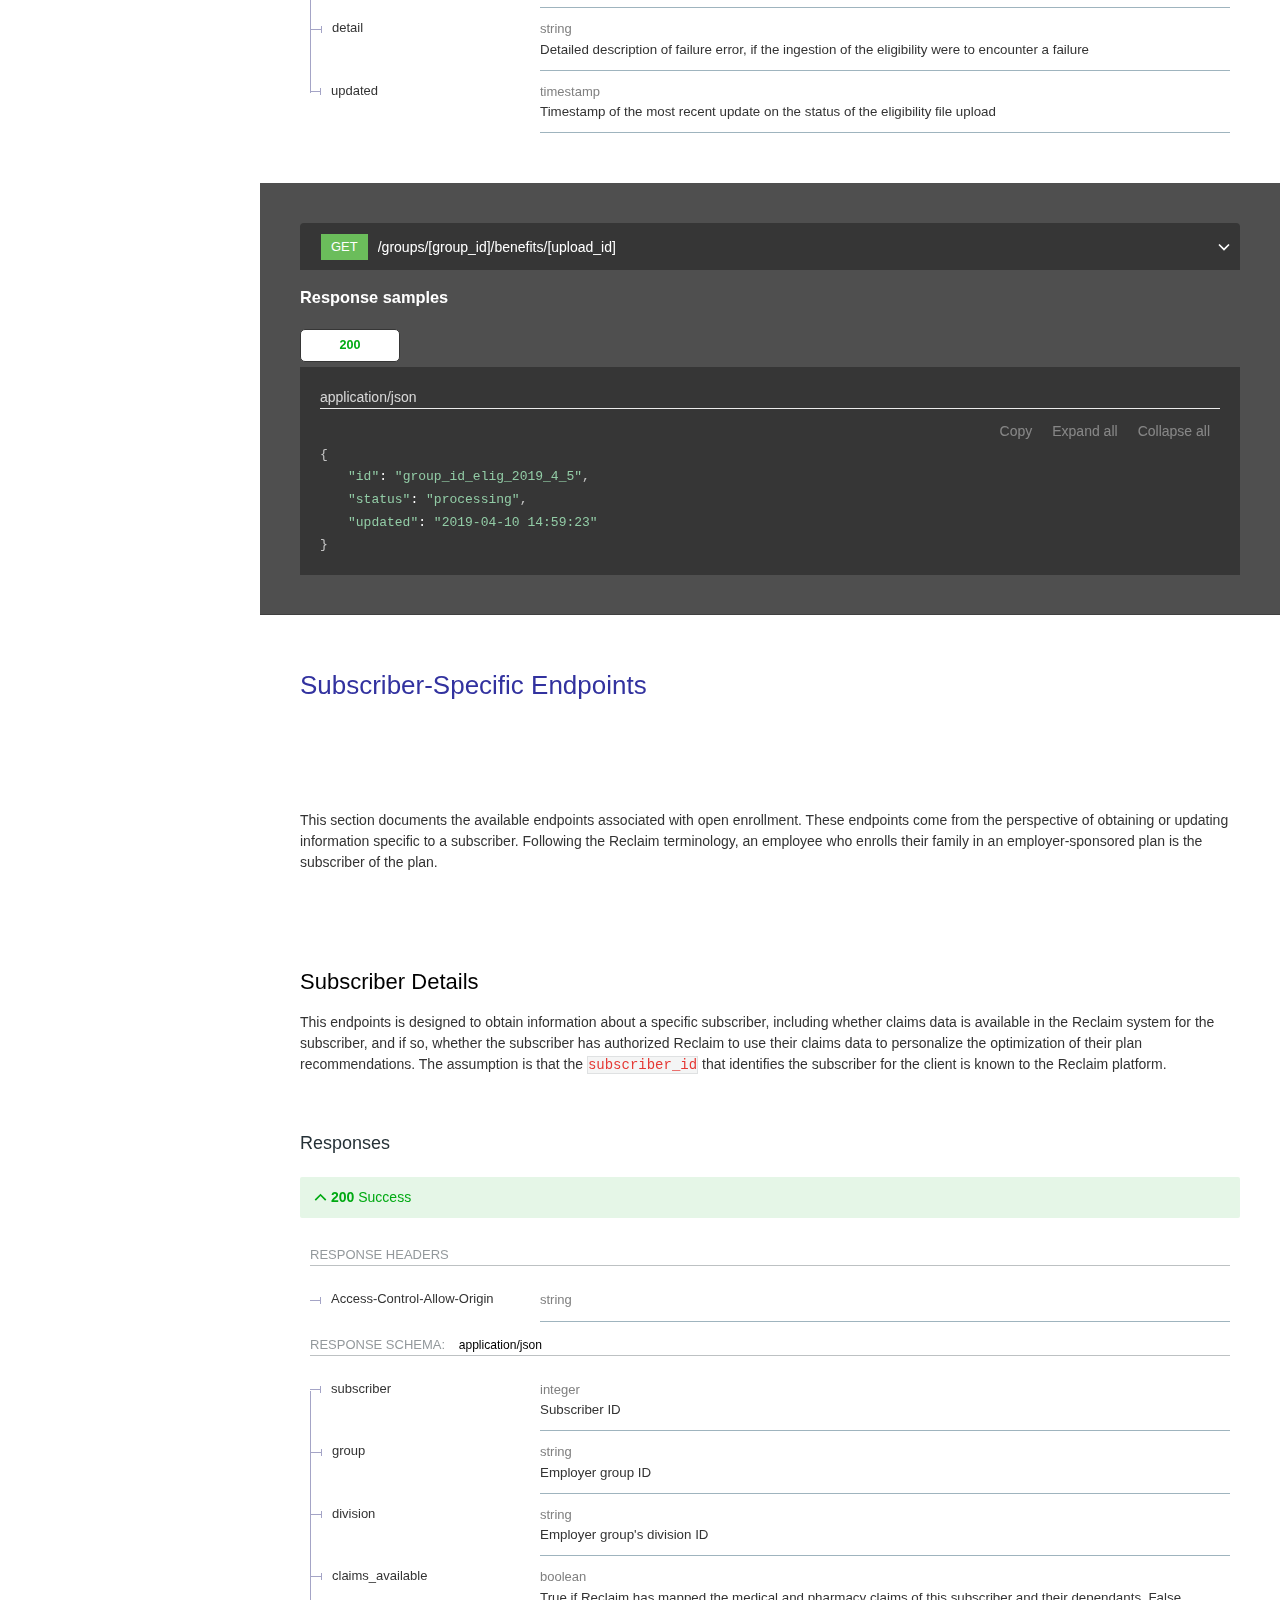
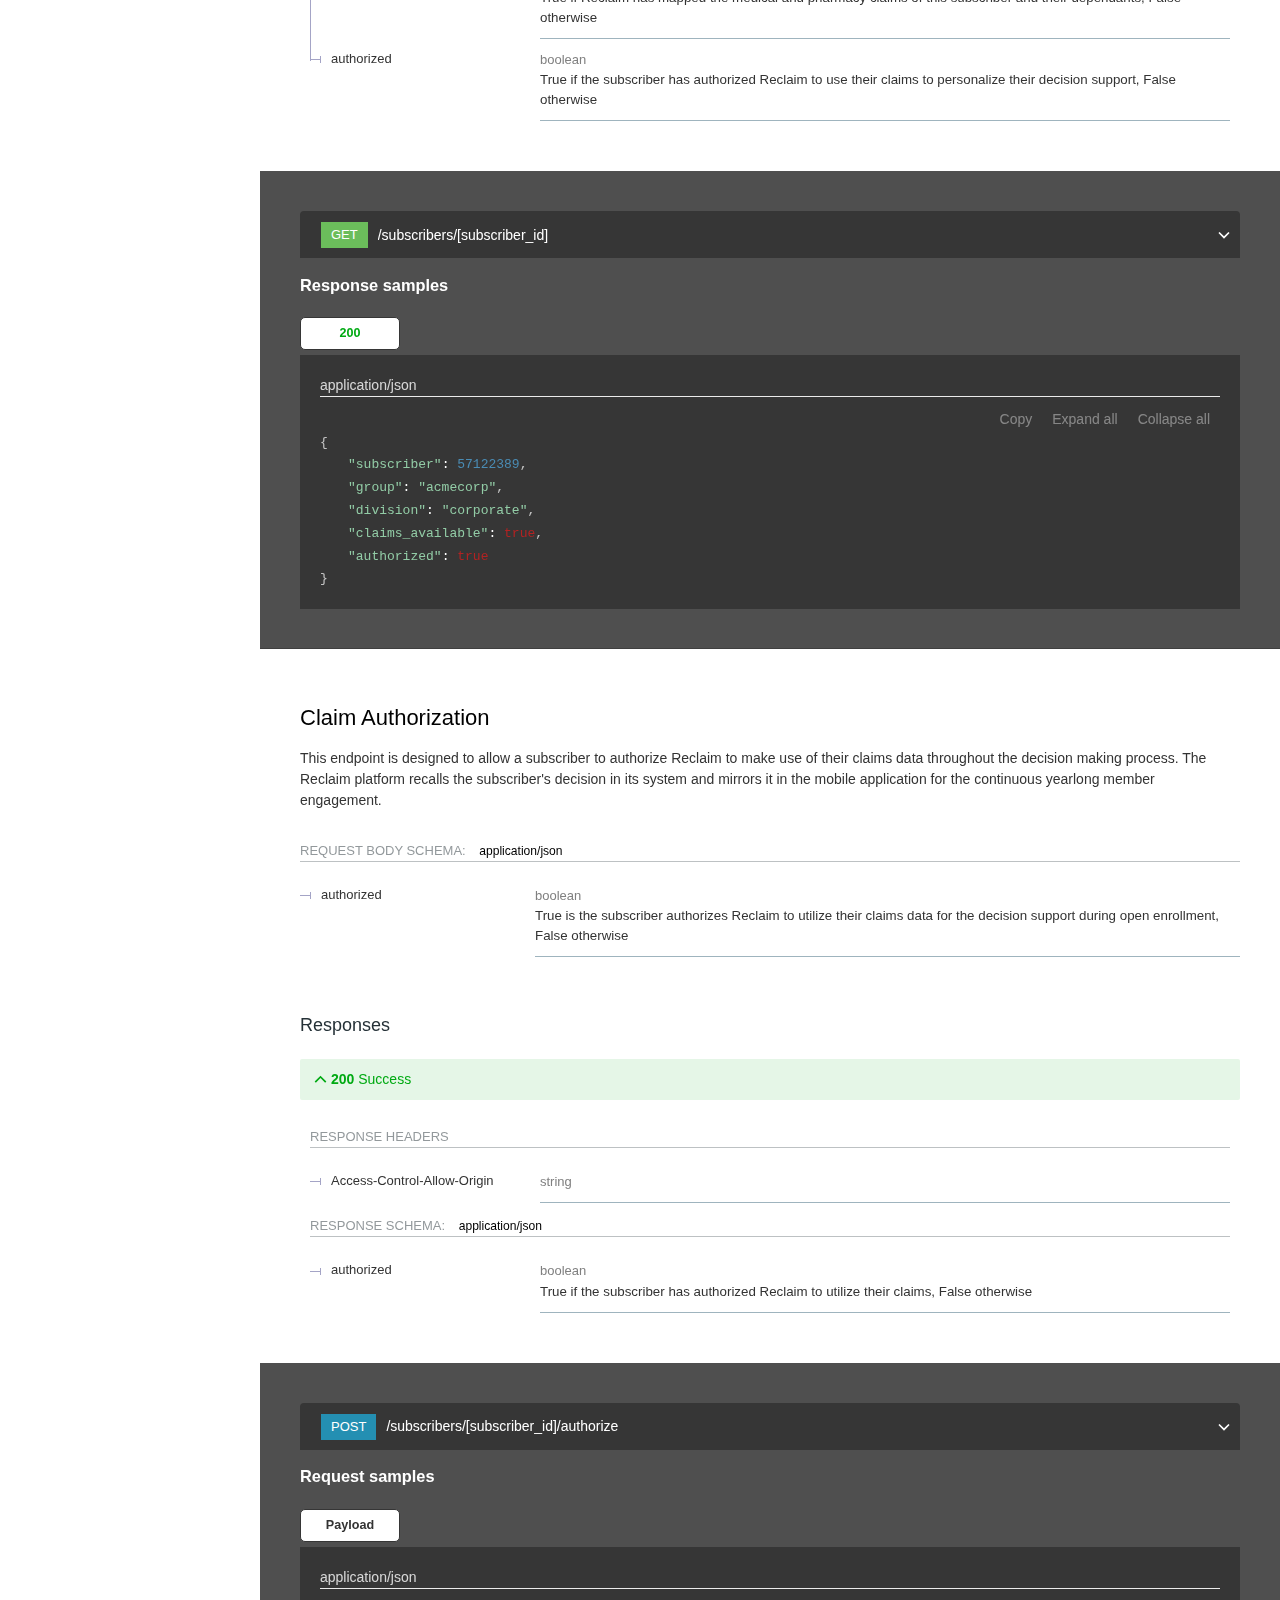
==== commit bd0aa79c: "updated api documentation" ====
--- a/index.html
+++ b/index.html
@@ -14,11 +14,15 @@
         top: 0;
         width: 100%;
         z-index: 100;
-      }
+      }   
     </style>
+    <STYLE TYPE="text/css">
+        <!--
+        TD{font-family: Arial; font-size: 10pt;}
+        --->
+    </STYLE>
   </head>
   <body>
-
     <!-- Top navigation placeholder 
     <nav>
       <ul id="links_container">
@@ -28,32 +32,95 @@
  
    <!-- <redoc scroll-y-offset="body > nav" spec-url='mya-health-api-myahealthapi-swagger-apigateway.yaml' lazy-rendering untrusted-spec></redoc>-->
   <redoc expand-responses="200"> </redoc>
-     
+
+<!--      
  <redoc scroll-y-offset="body > nav"></redoc>
-	<redoc spec-url="mya-health-api-myahealthapi-swagger-apigateway.yaml" lazy-rendering ></redoc>
+-->
+	<redoc spec-url="reclaim.yaml" lazy-rendering expand-responses hide-download-button x-expanded></redoc>
 	
 
    <!--<script src="https://rebilly.github.io/ReDoc/releases/v1.x.x/redoc.min.js"> </script>-->
    <!--<script src="https://rebilly.github.io/ReDoc/releases/v1.2.0/redoc.min.js"> </script>--> 
    <!--<script src="https://rebilly.github.io/ReDoc/releases/latest/redoc.min.js"> </script> -->
-	<script src="redoc1.js"> </script>
+	<script src="redoc.js"> </script>
+    <script src="expanding.js"> </script>
+    <script type='text/javascript' src='https://code.jquery.com/jquery-1.11.0.min.js'></script>
+    <script type='text/javascript'>
+        
+        function downloadCSV(csv, filename) {
+            var csvFile;
+            var downloadLink;
+
+            // CSV file
+            csvFile = new Blob([csv], {type: "text/csv"});
+
+            // Download link
+            downloadLink = document.createElement("a");
+
+            // File name
+            downloadLink.download = filename;
+
+            // Create a link to the file
+            downloadLink.href = window.URL.createObjectURL(csvFile);
+
+            // Hide download link
+            downloadLink.style.display = "none";
+
+            // Add the link to DOM
+            document.body.appendChild(downloadLink);
+
+            // Click download link
+            downloadLink.click();
+        }
+        
+        function exportTableToCSV(filename) {
+            var csv = [];
+            var rows = table.querySelectorAll("table tr");
+            console.log(rows)
+
+            for (var i = 0; i < rows.length; i++) {
+                var row = [], cols = rows[i].querySelectorAll("td, th");
+
+                for (var j = 0; j < cols.length; j++) 
+                    row.push(cols[j].innerText);
+
+                csv.push(row.join(","));        
+            }
+
+            // Download CSV file
+            downloadCSV(csv.join("\n"), filename);
+        }
+        
+        function exportTableToCSV2(filename) {
+            var csv = [];
+            var rows = table2.querySelectorAll("table tr");
+            console.log(rows)
+
+            for (var i = 0; i < rows.length; i++) {
+                var row = [], cols = rows[i].querySelectorAll("td, th");
+
+                for (var j = 0; j < cols.length; j++) 
+                    row.push(cols[j].innerText);
+
+                csv.push(row.join(","));        
+            }
+
+            // Download CSV file
+            downloadCSV(csv.join("\n"), filename);
+        }
+    </script>
+
     <script>
       // list of APIS
       var apis = [
         {
           //url: 'https://daxex1shlf4li.cloudfront.net/mya-health-api-myahealthapi-swagger-apigateway.yaml'
-            url: 'mya-health-api-myahealthapi-swagger-apigateway.yaml'
+            url: 'reclaim.yaml'
         }
       ];
 
       // initially render first API
       Redoc.init(apis[0].url);
-
-//      function onClick() {
-//        var url = this.getAttribute('data-link');
-//        Redoc.init(url);
-//      }
-
       // dynamically building navigation items
       var $list = document.getElementById('links_container');
       apis.forEach(function(api) {
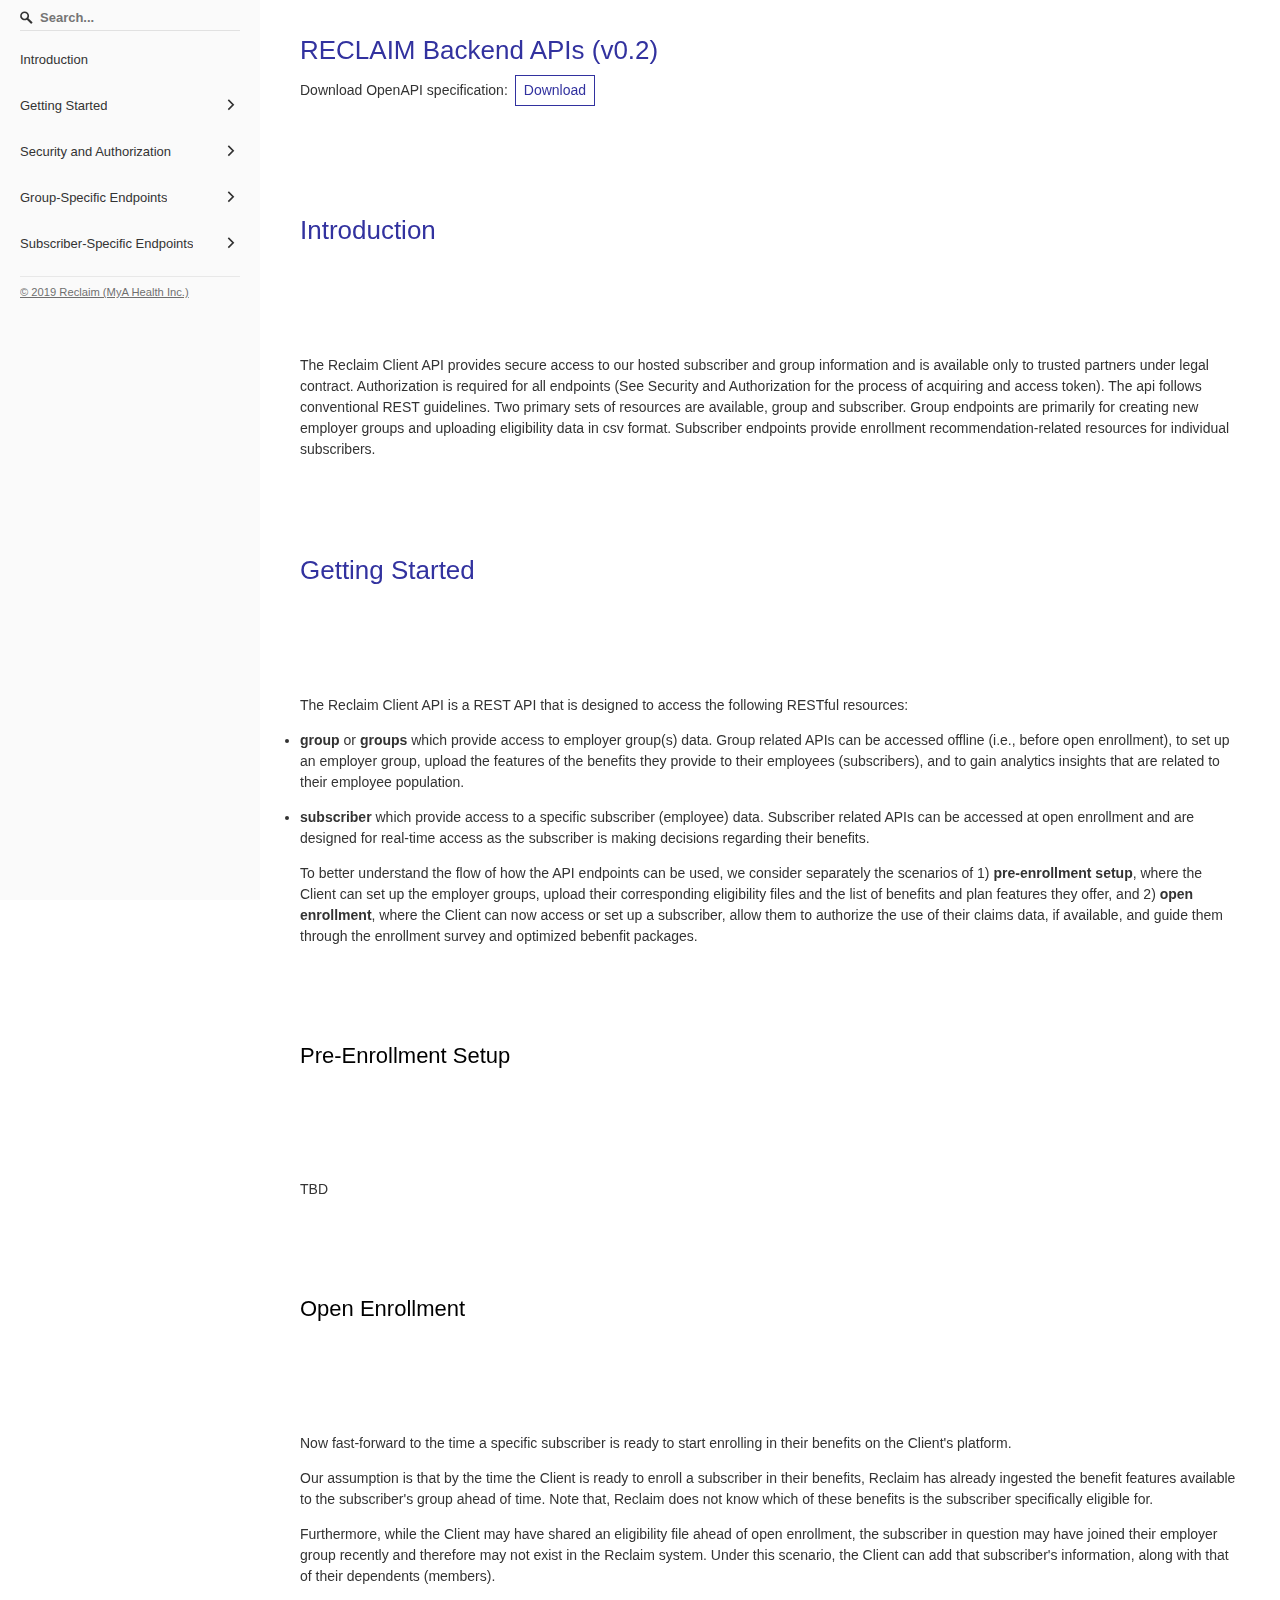
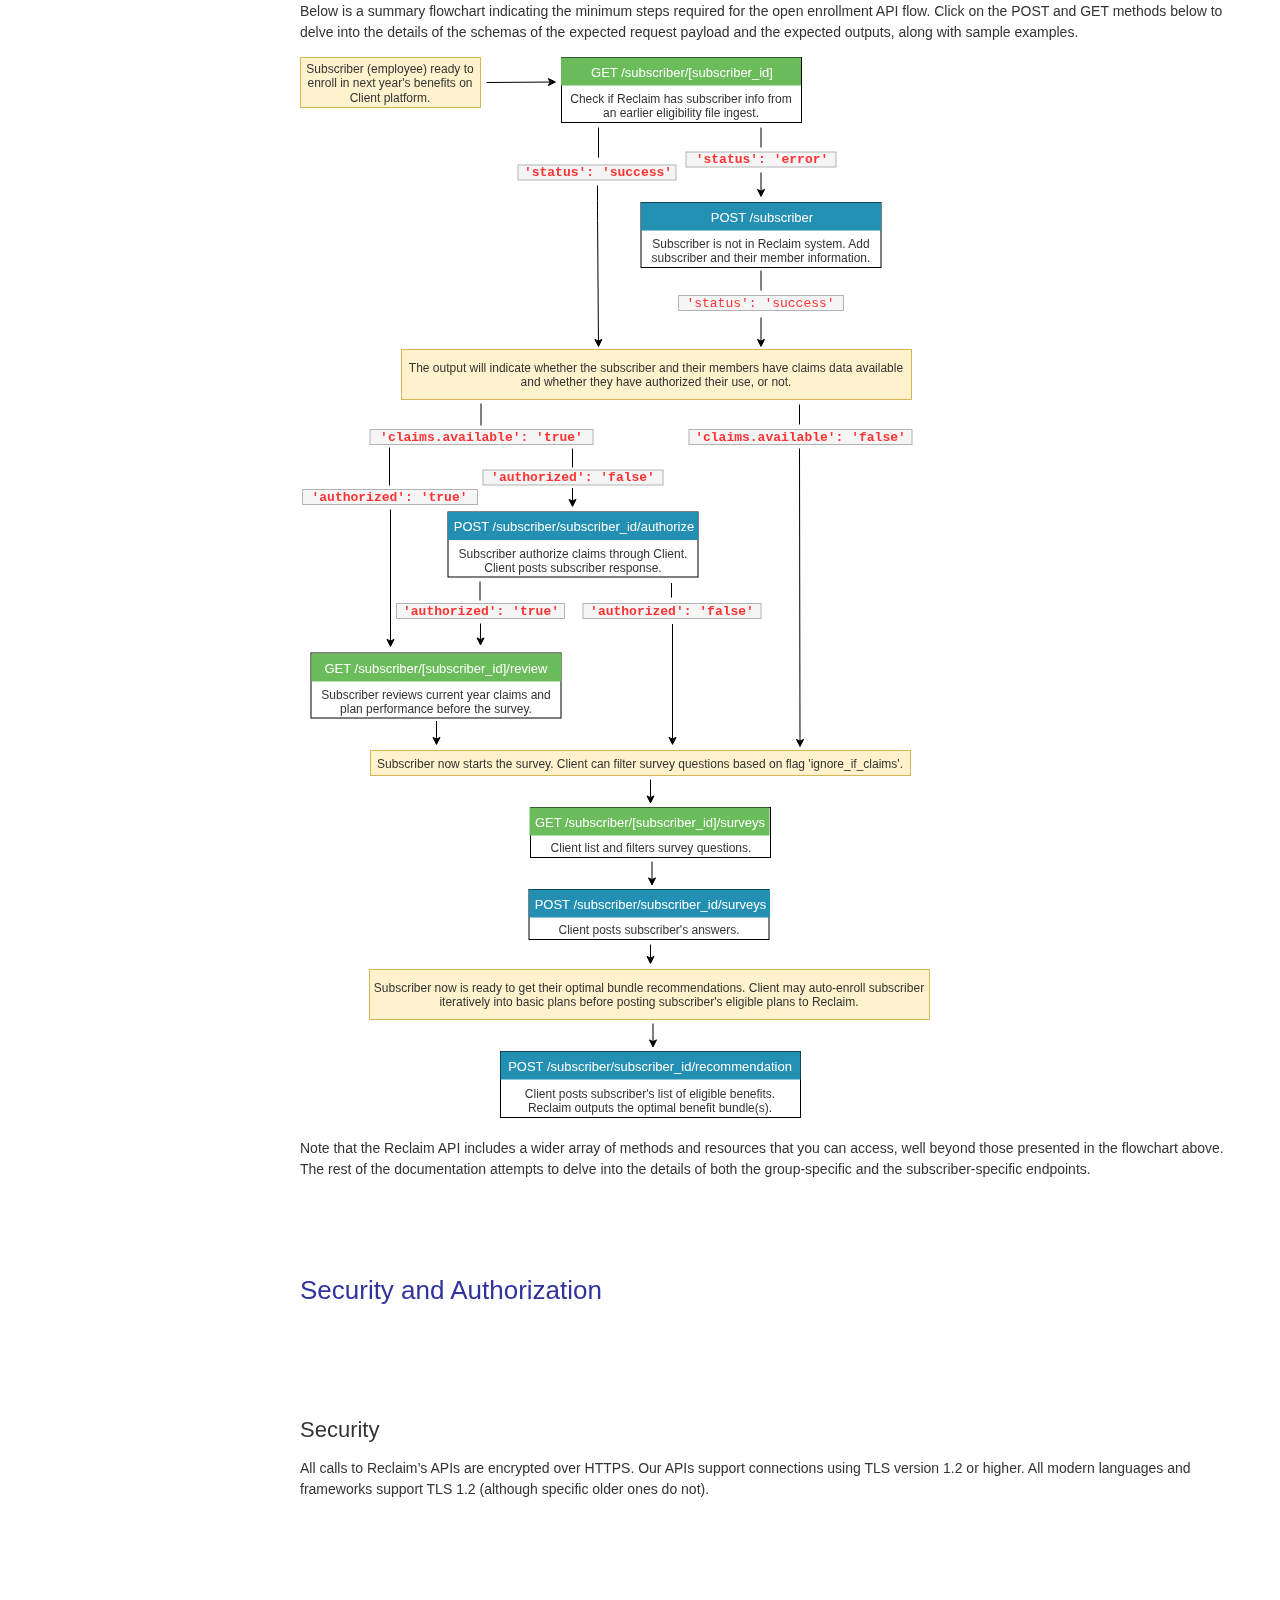
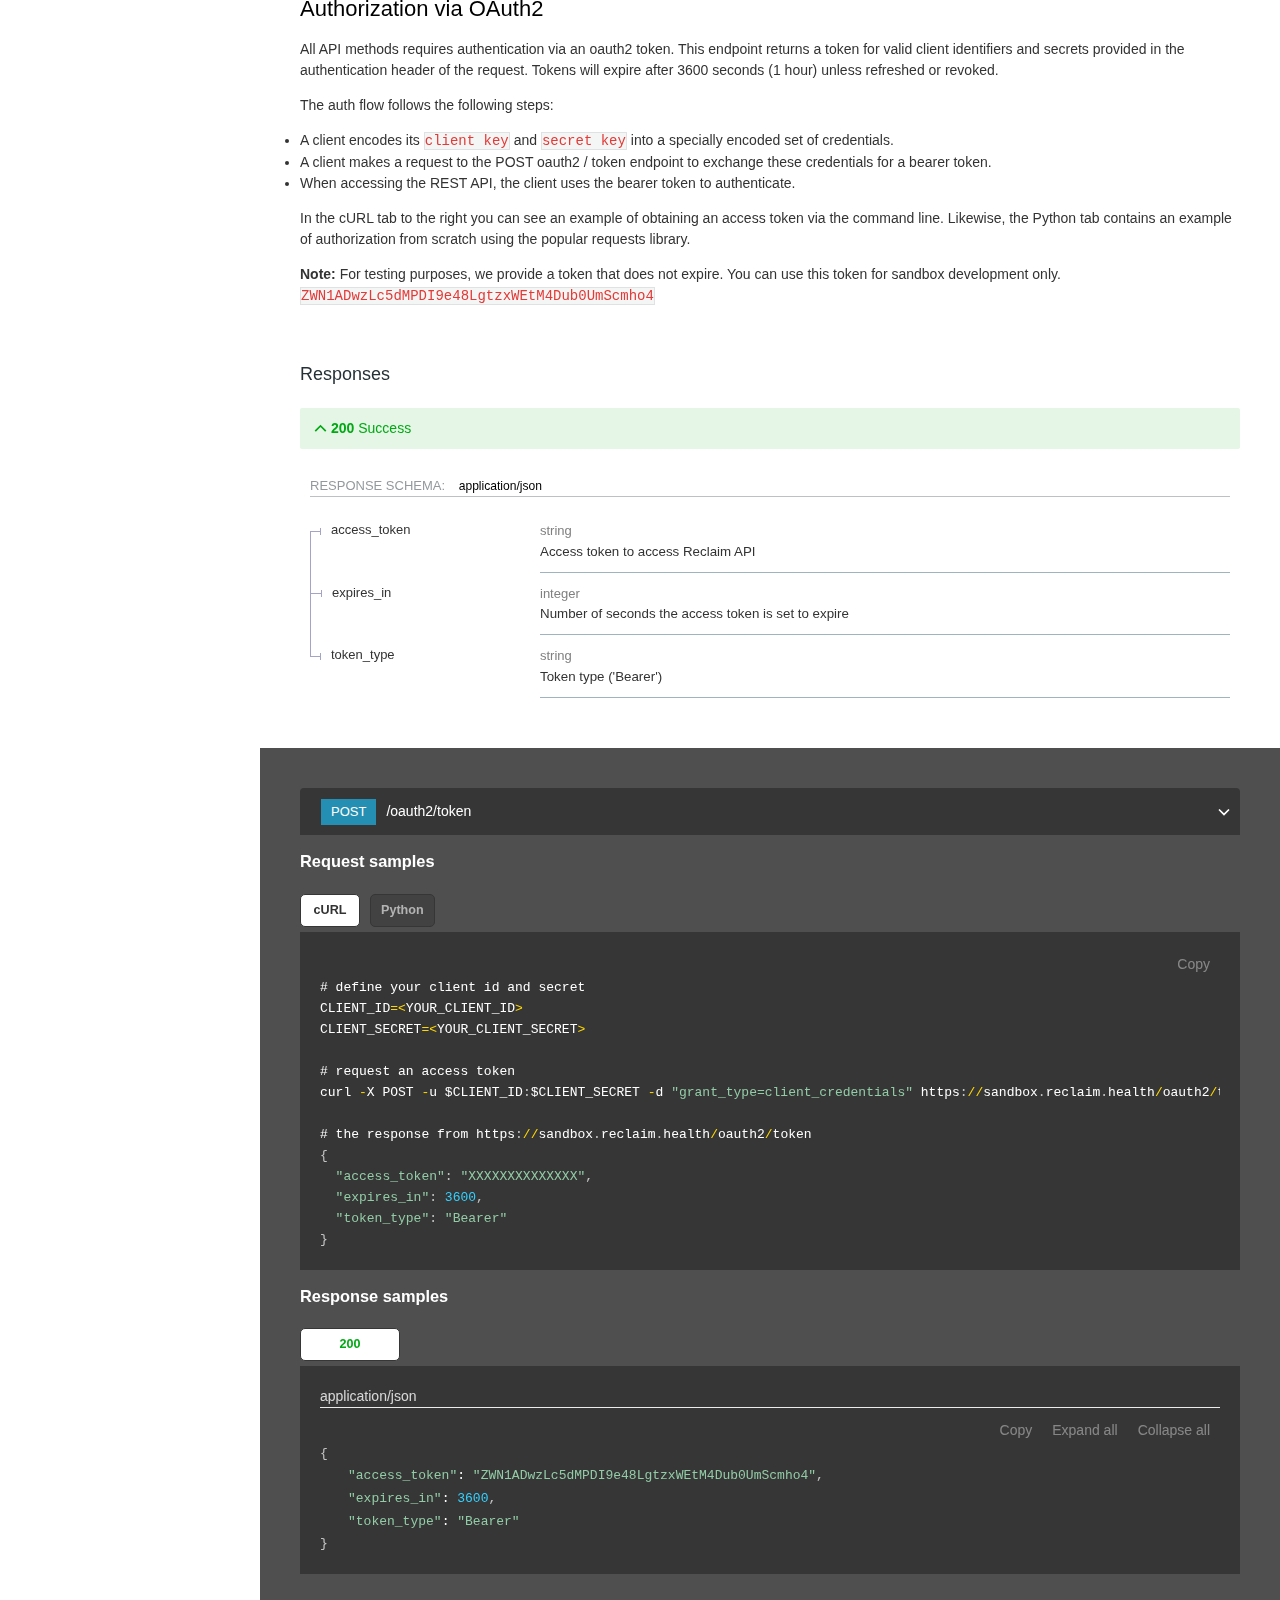
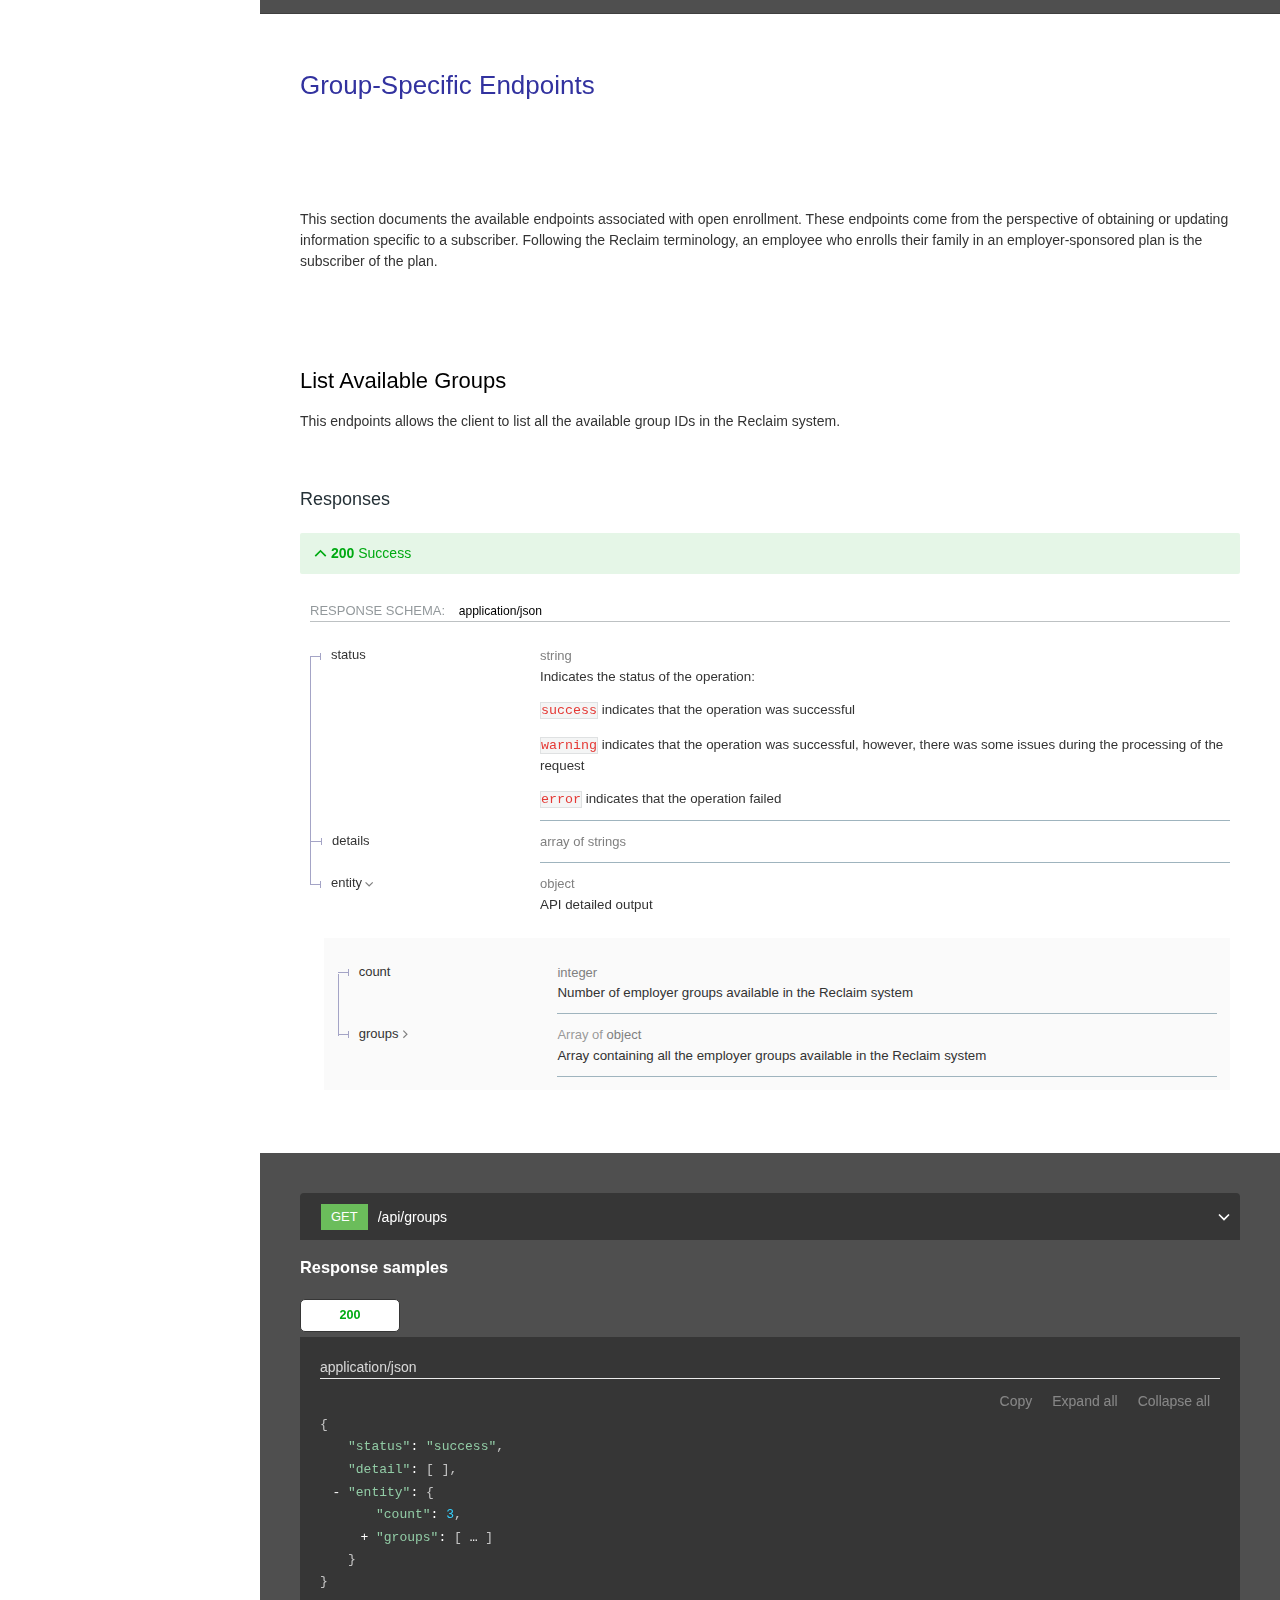
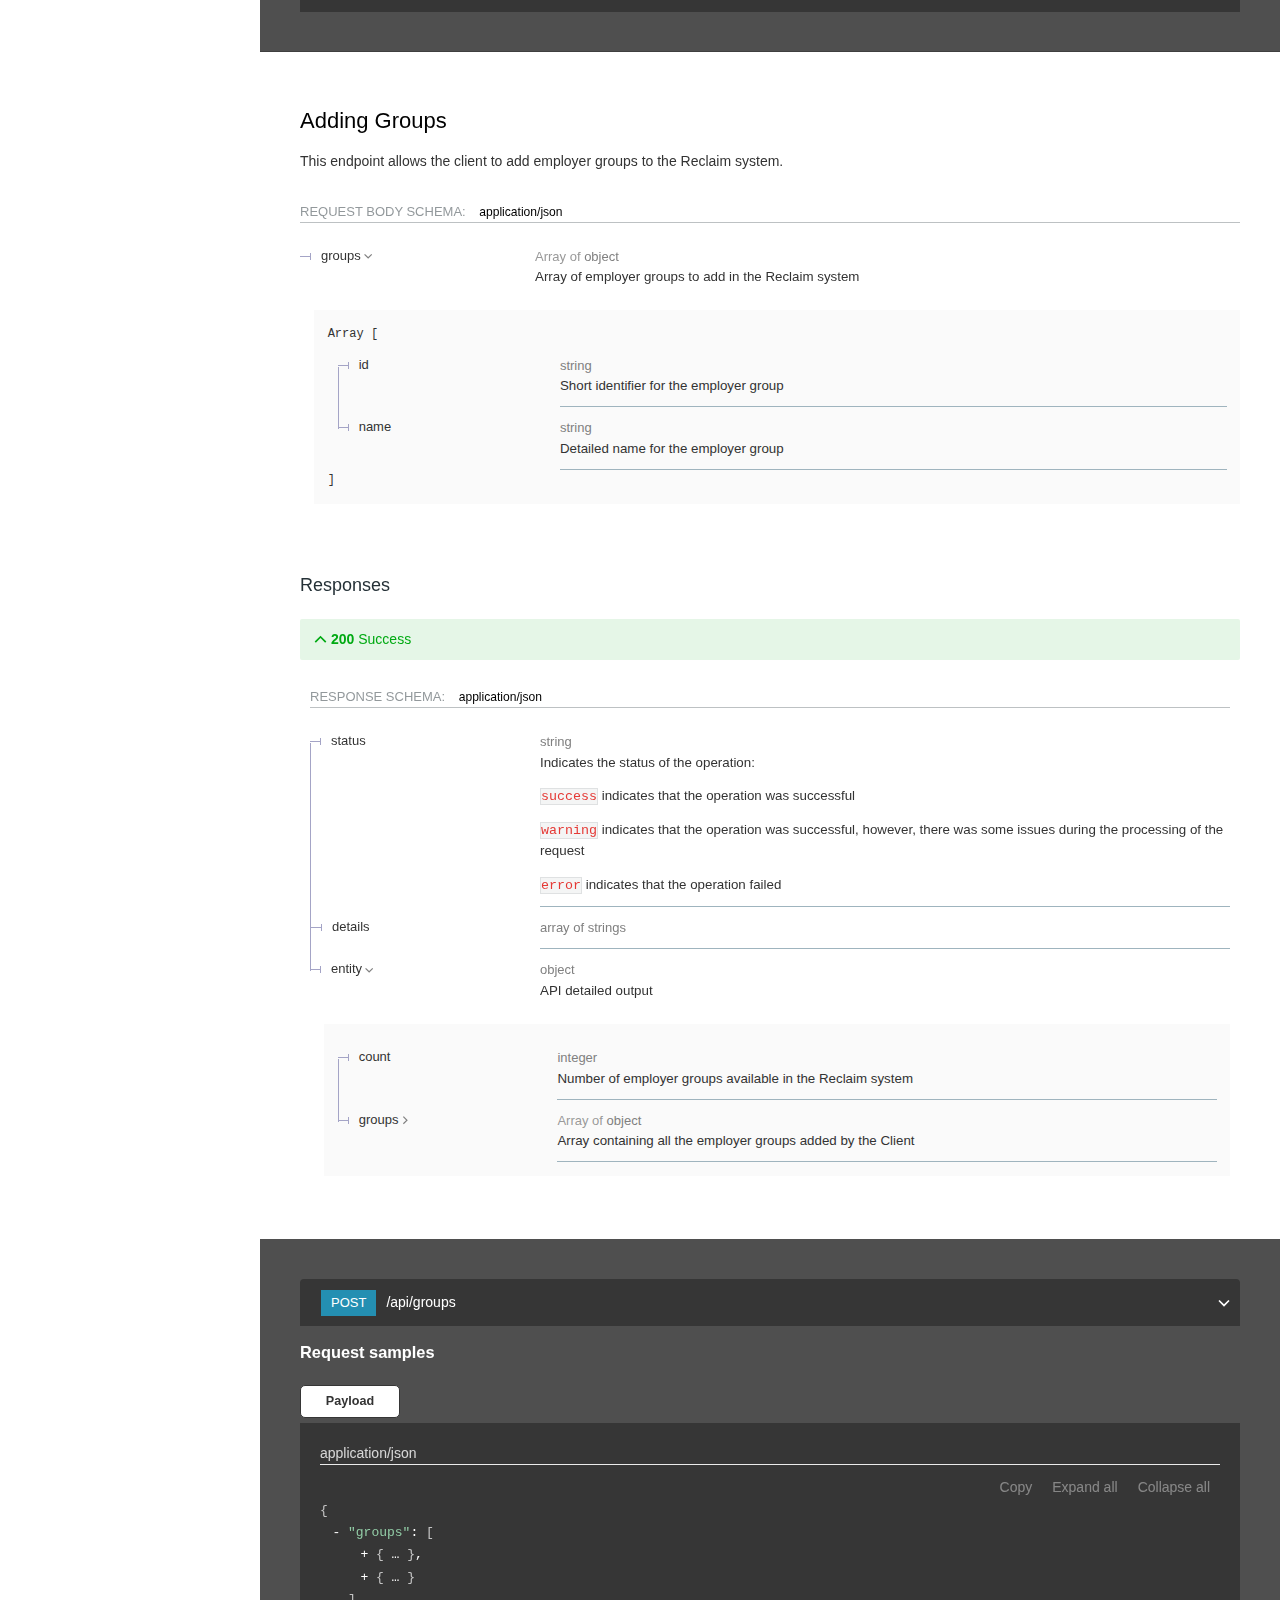
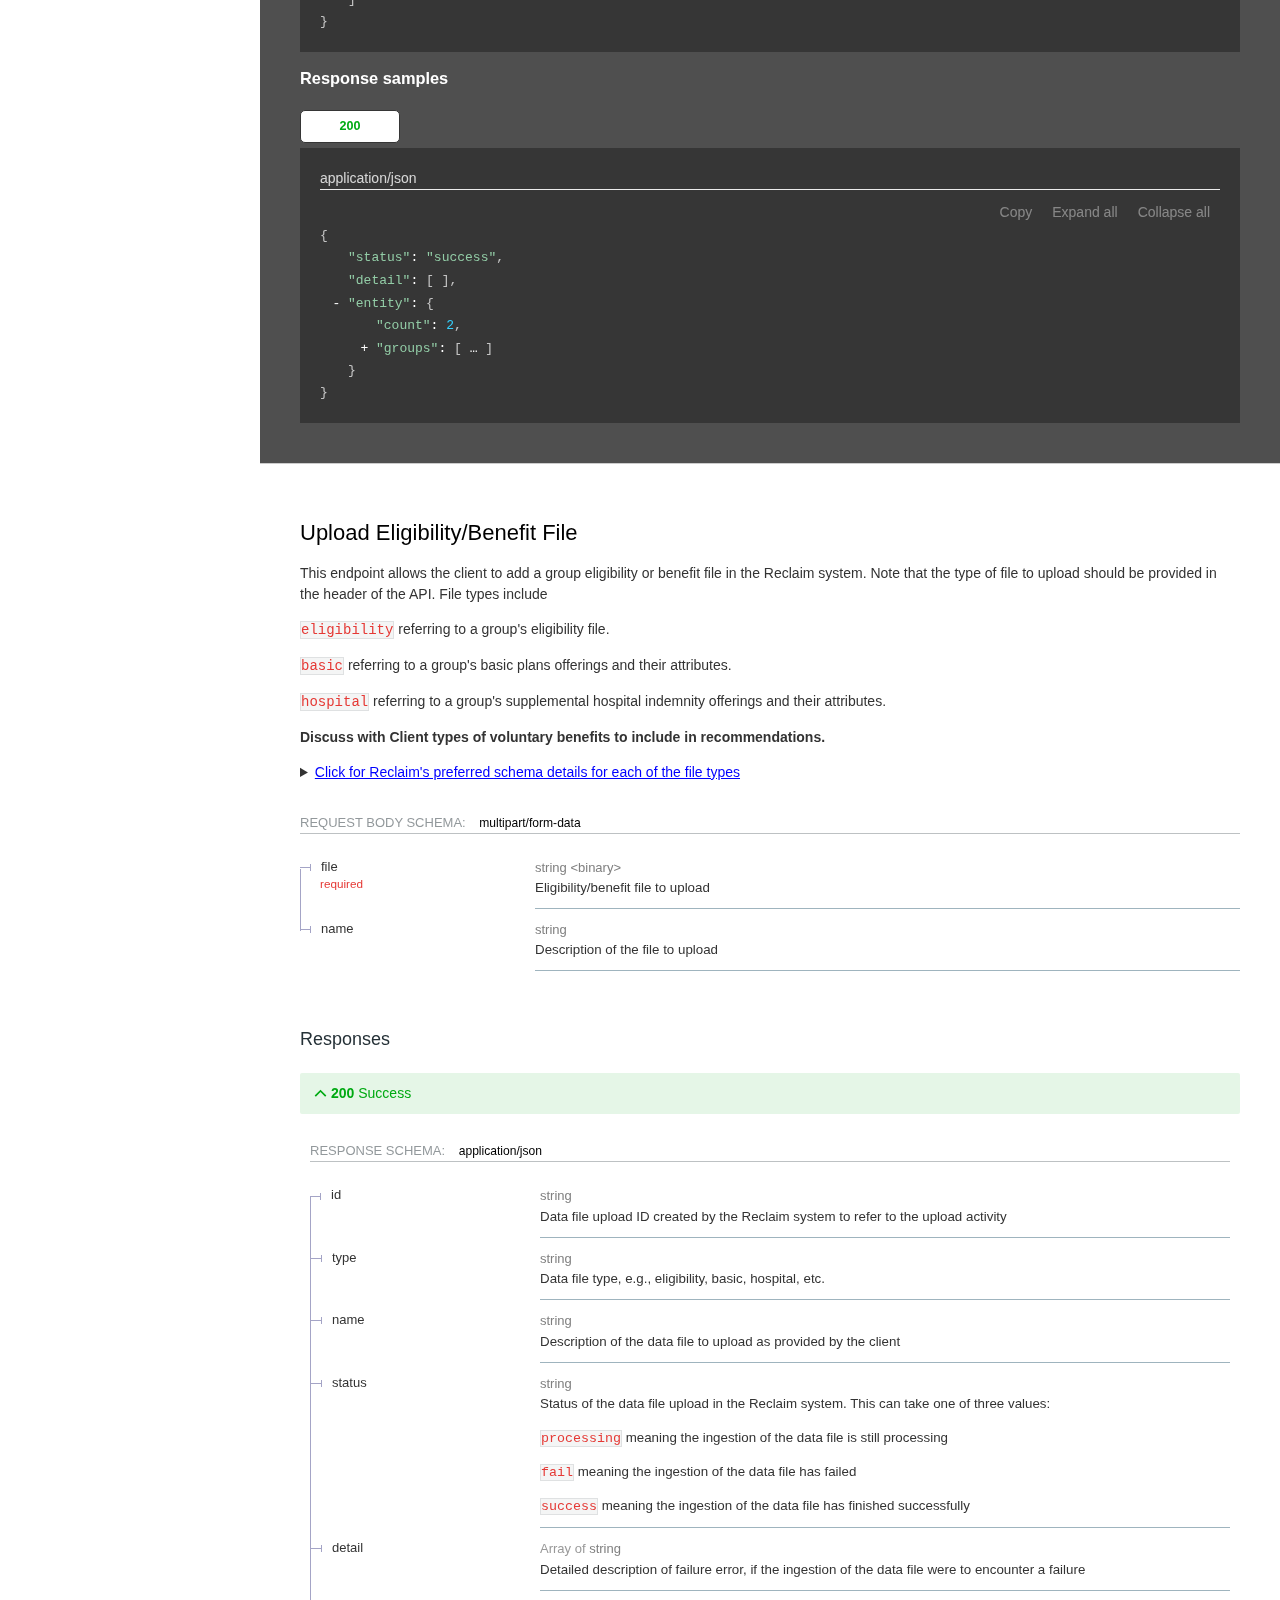
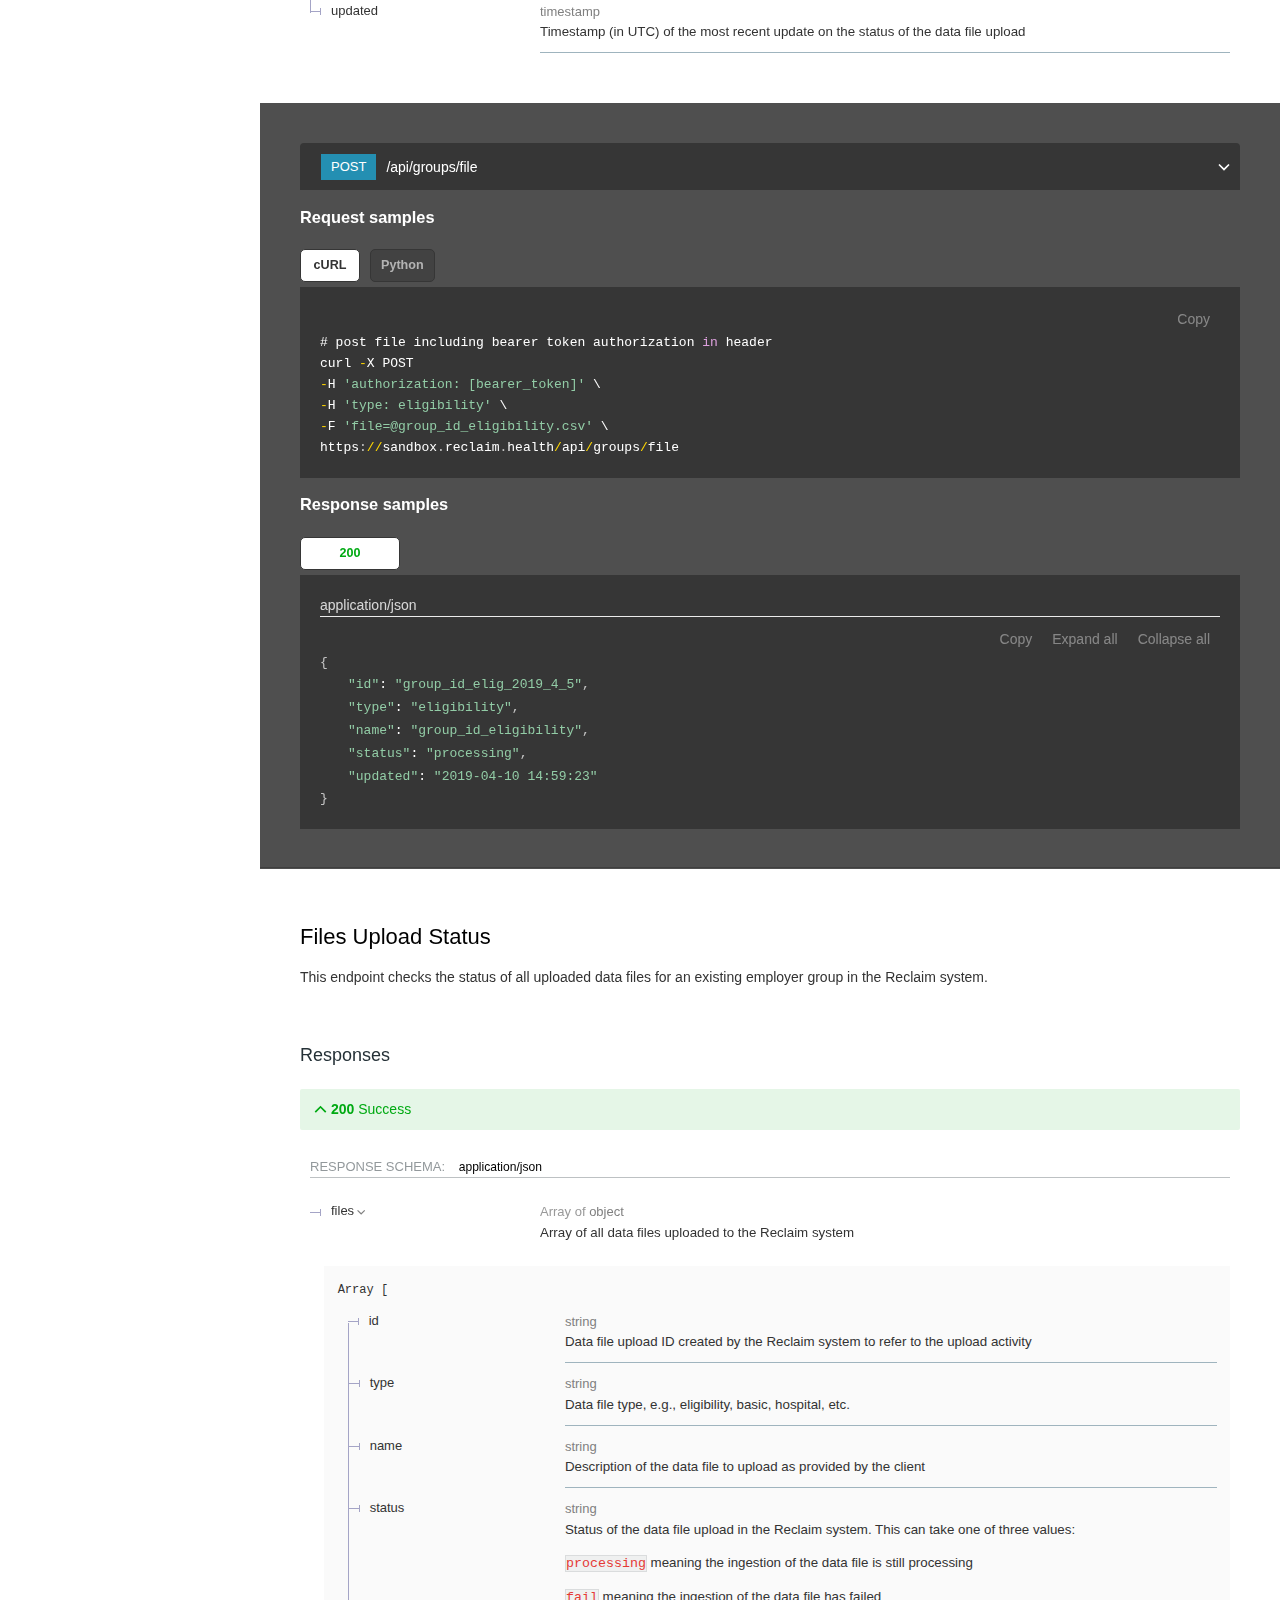
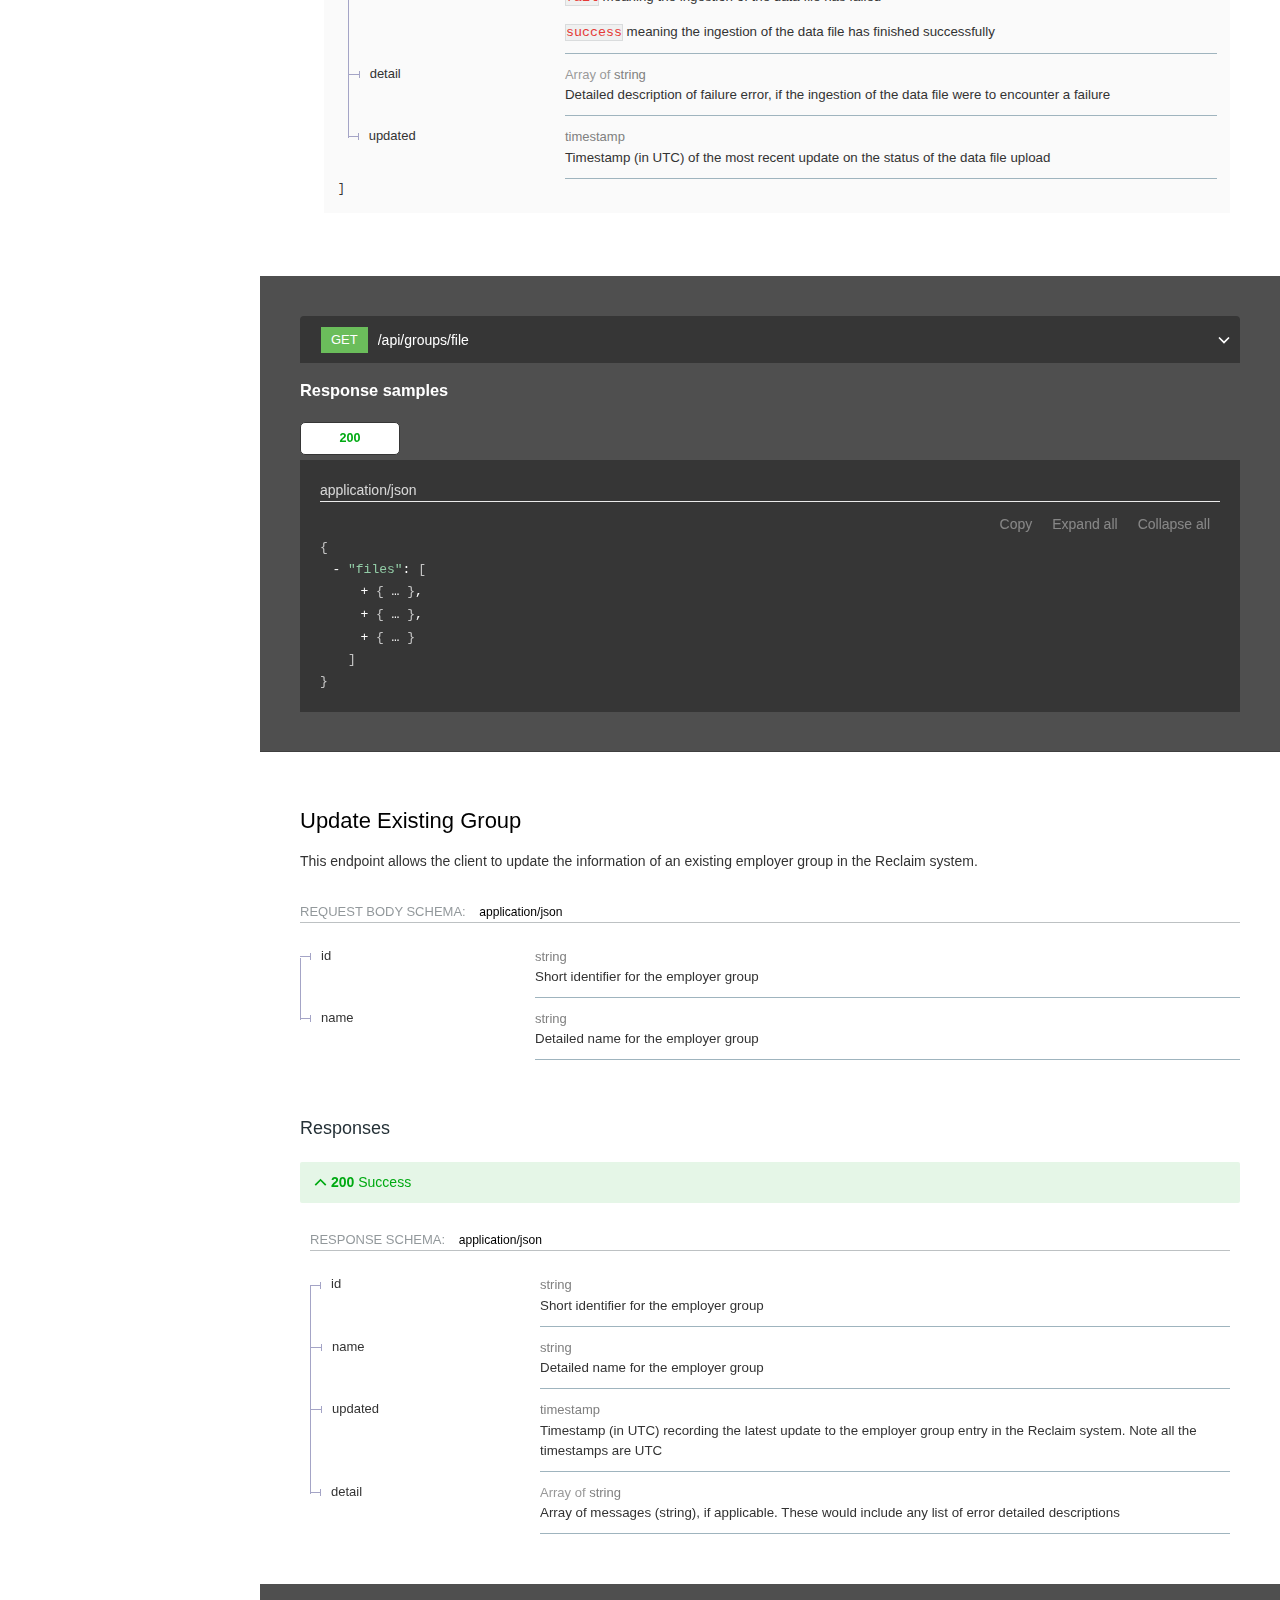
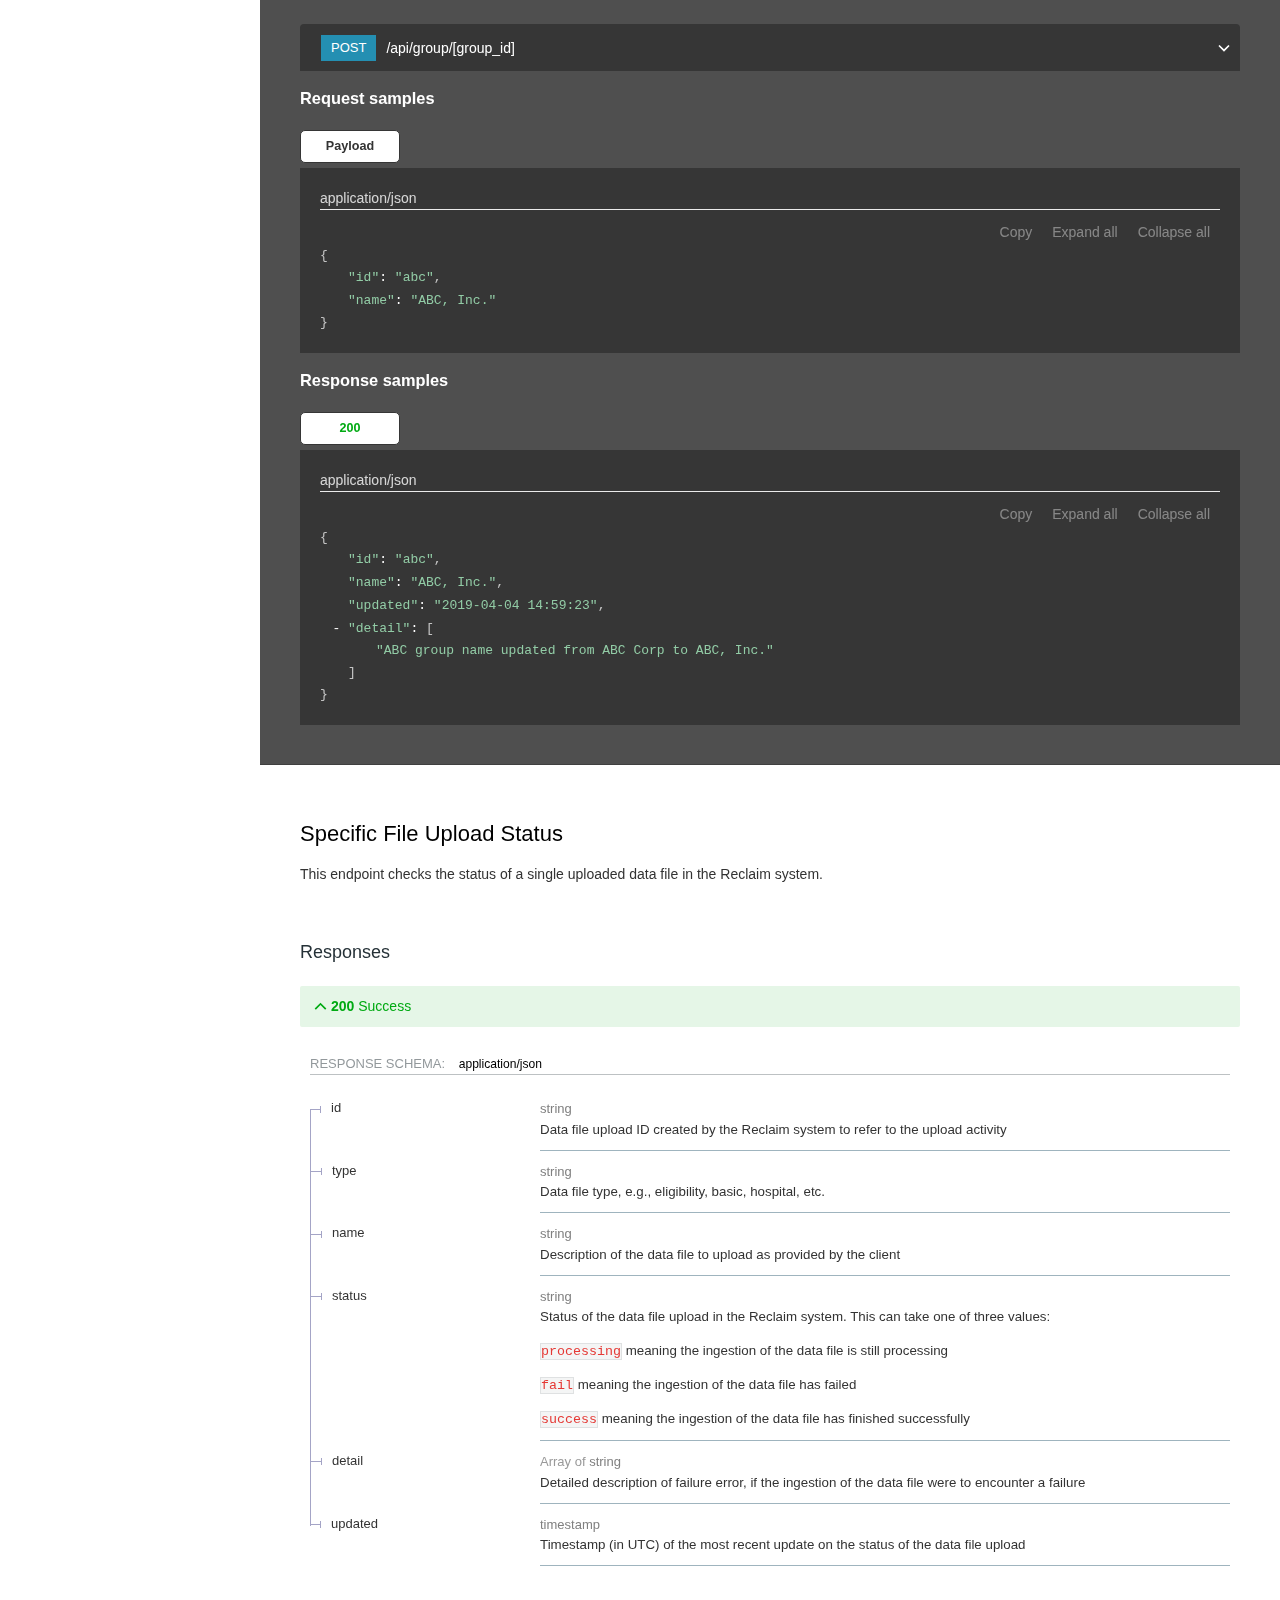
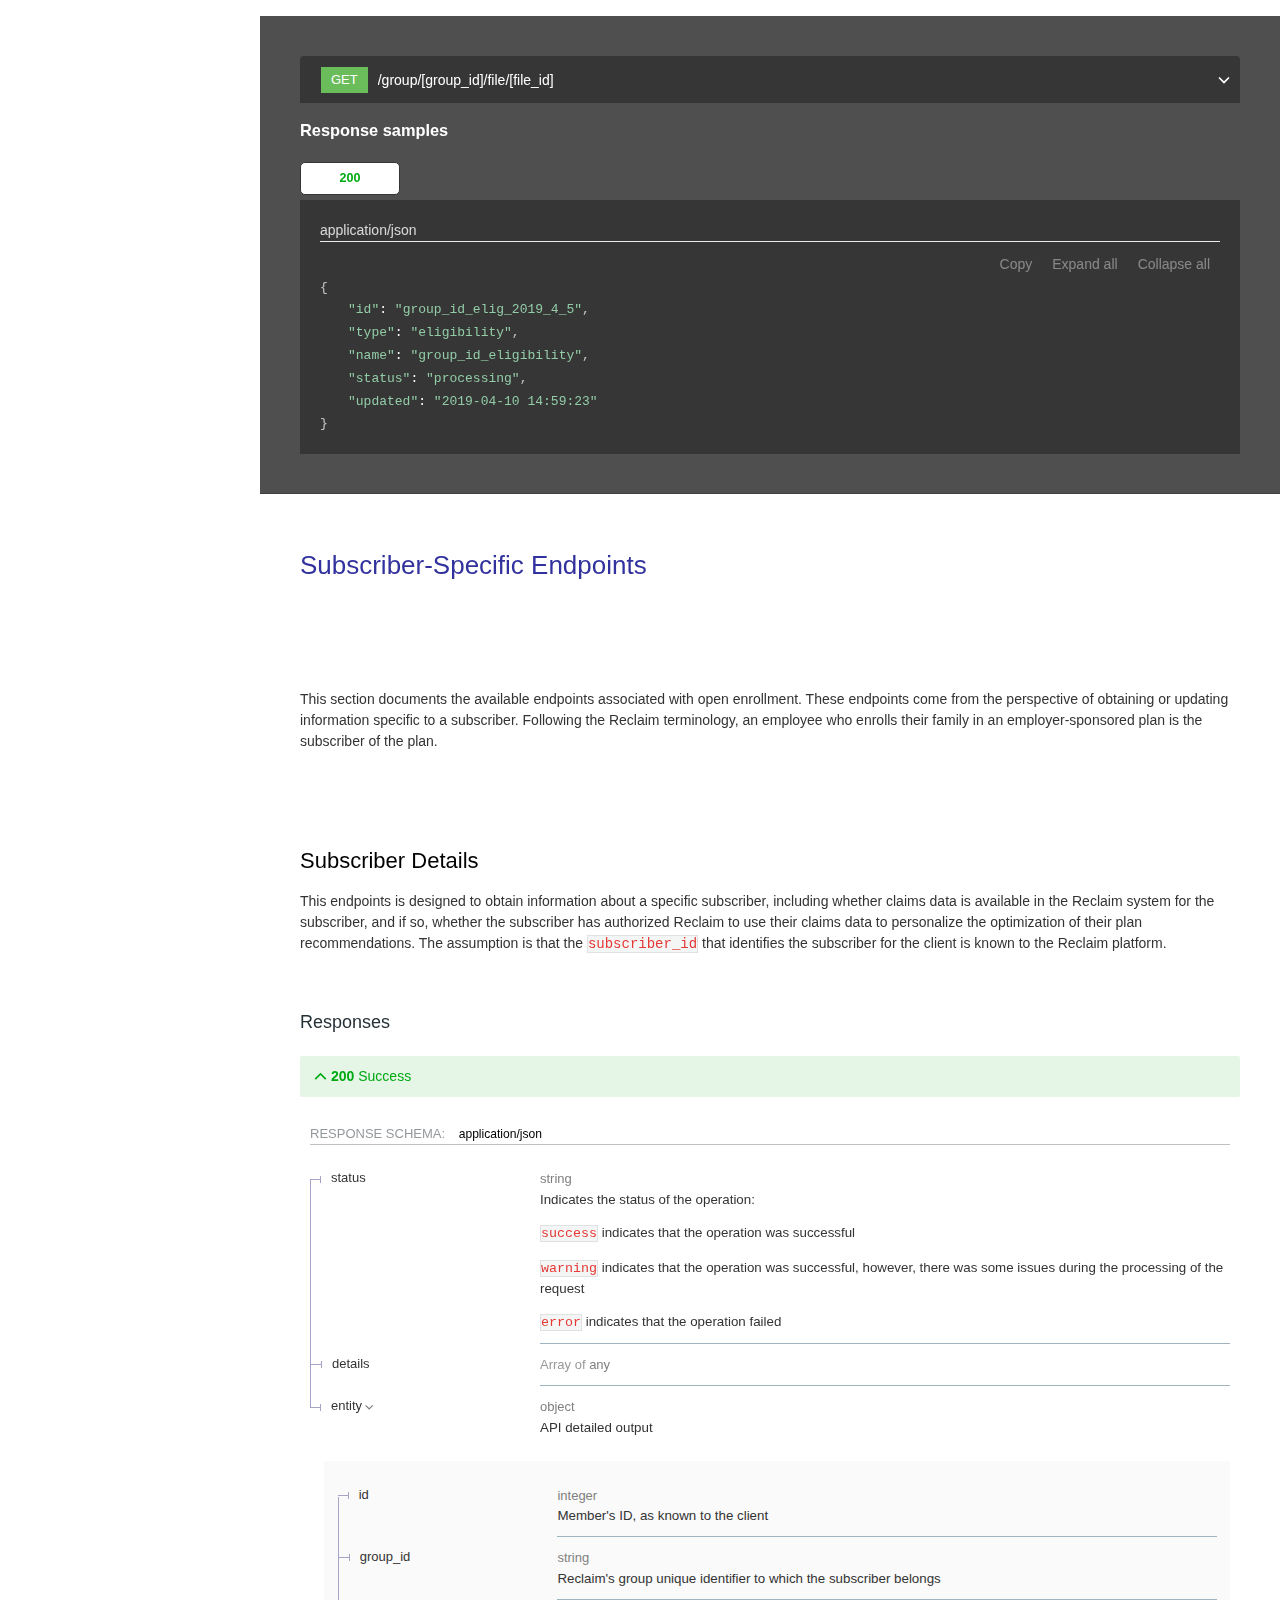
==== commit 3dc77c93: "Add files via upload" ====
--- a/index.html
+++ b/index.html
@@ -1,7 +1,7 @@
 <!DOCTYPE html>
 <html>
   <head>
-    <title> MyA Health API Documentation </title>
+    <title> Reclaim API Documentation </title>
     <meta name="viewport" content="width=device-width, initial-scale=1">
     <style>
       body {
